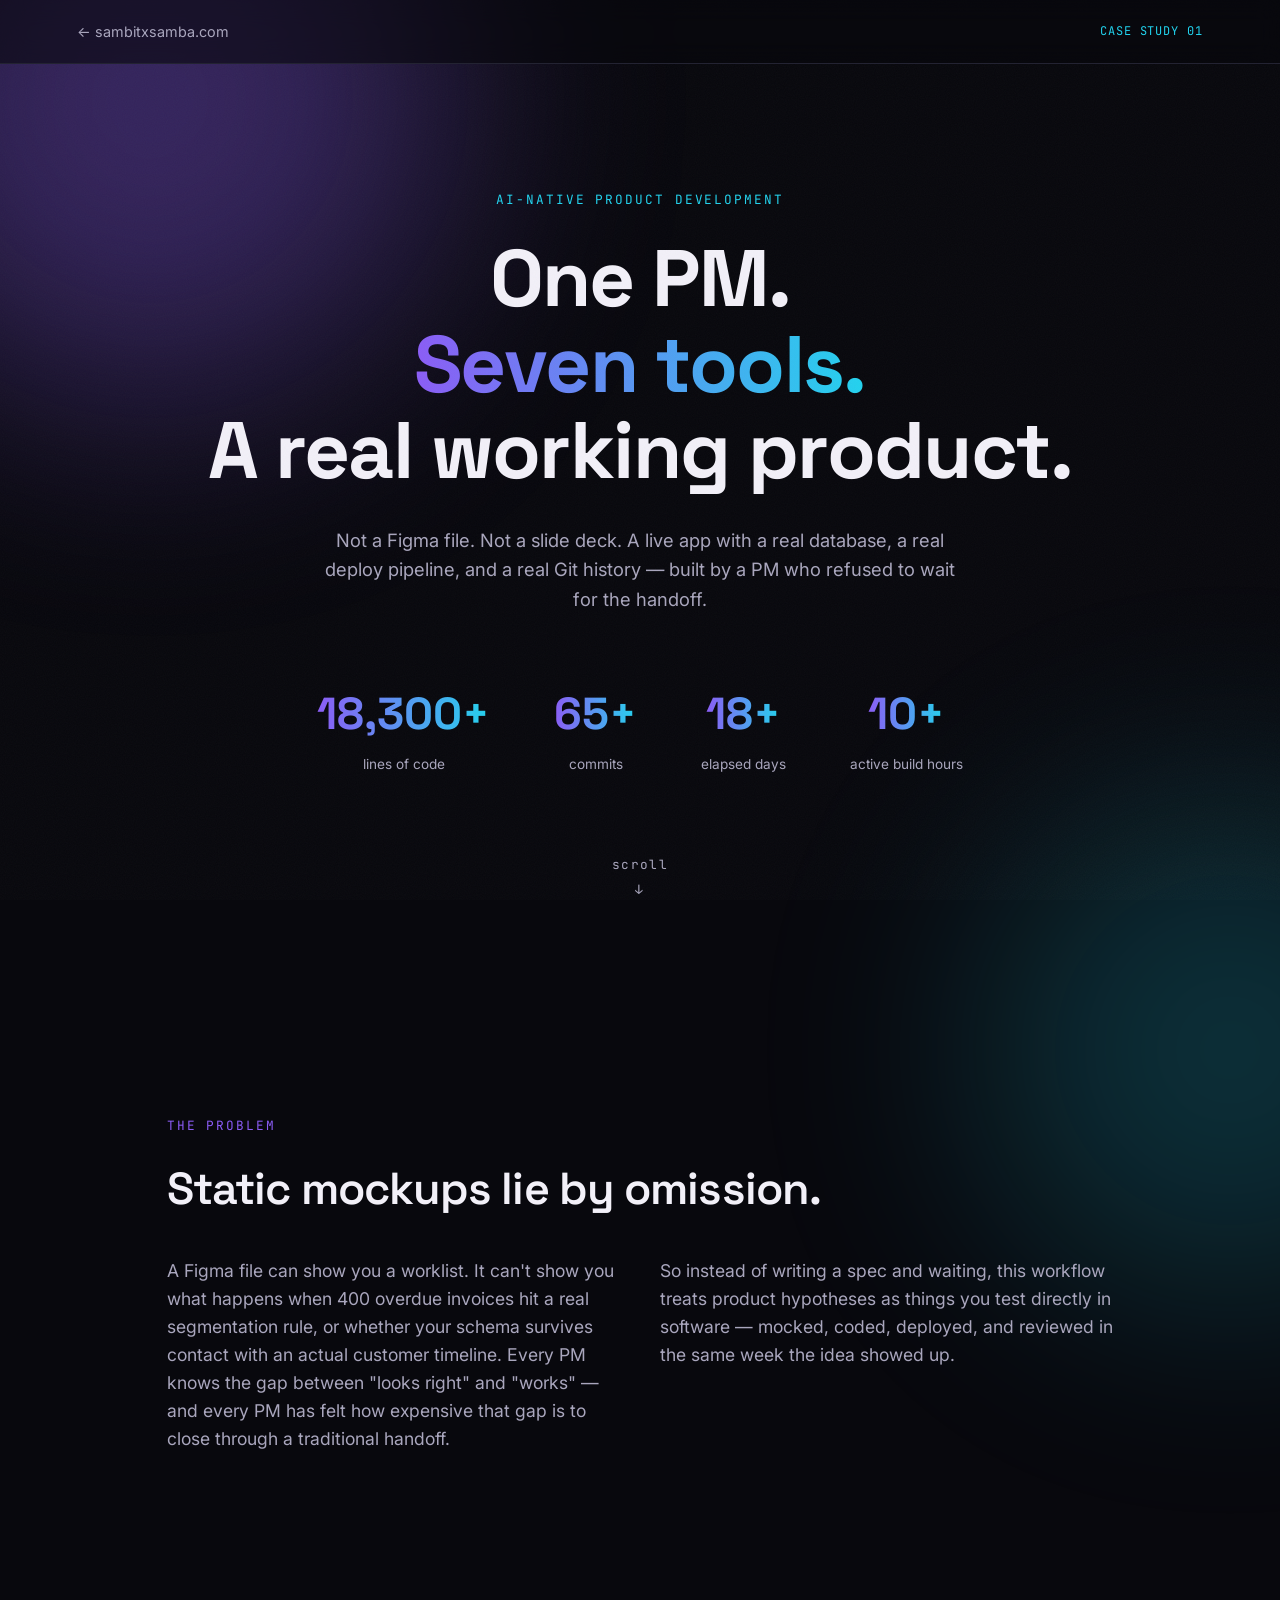
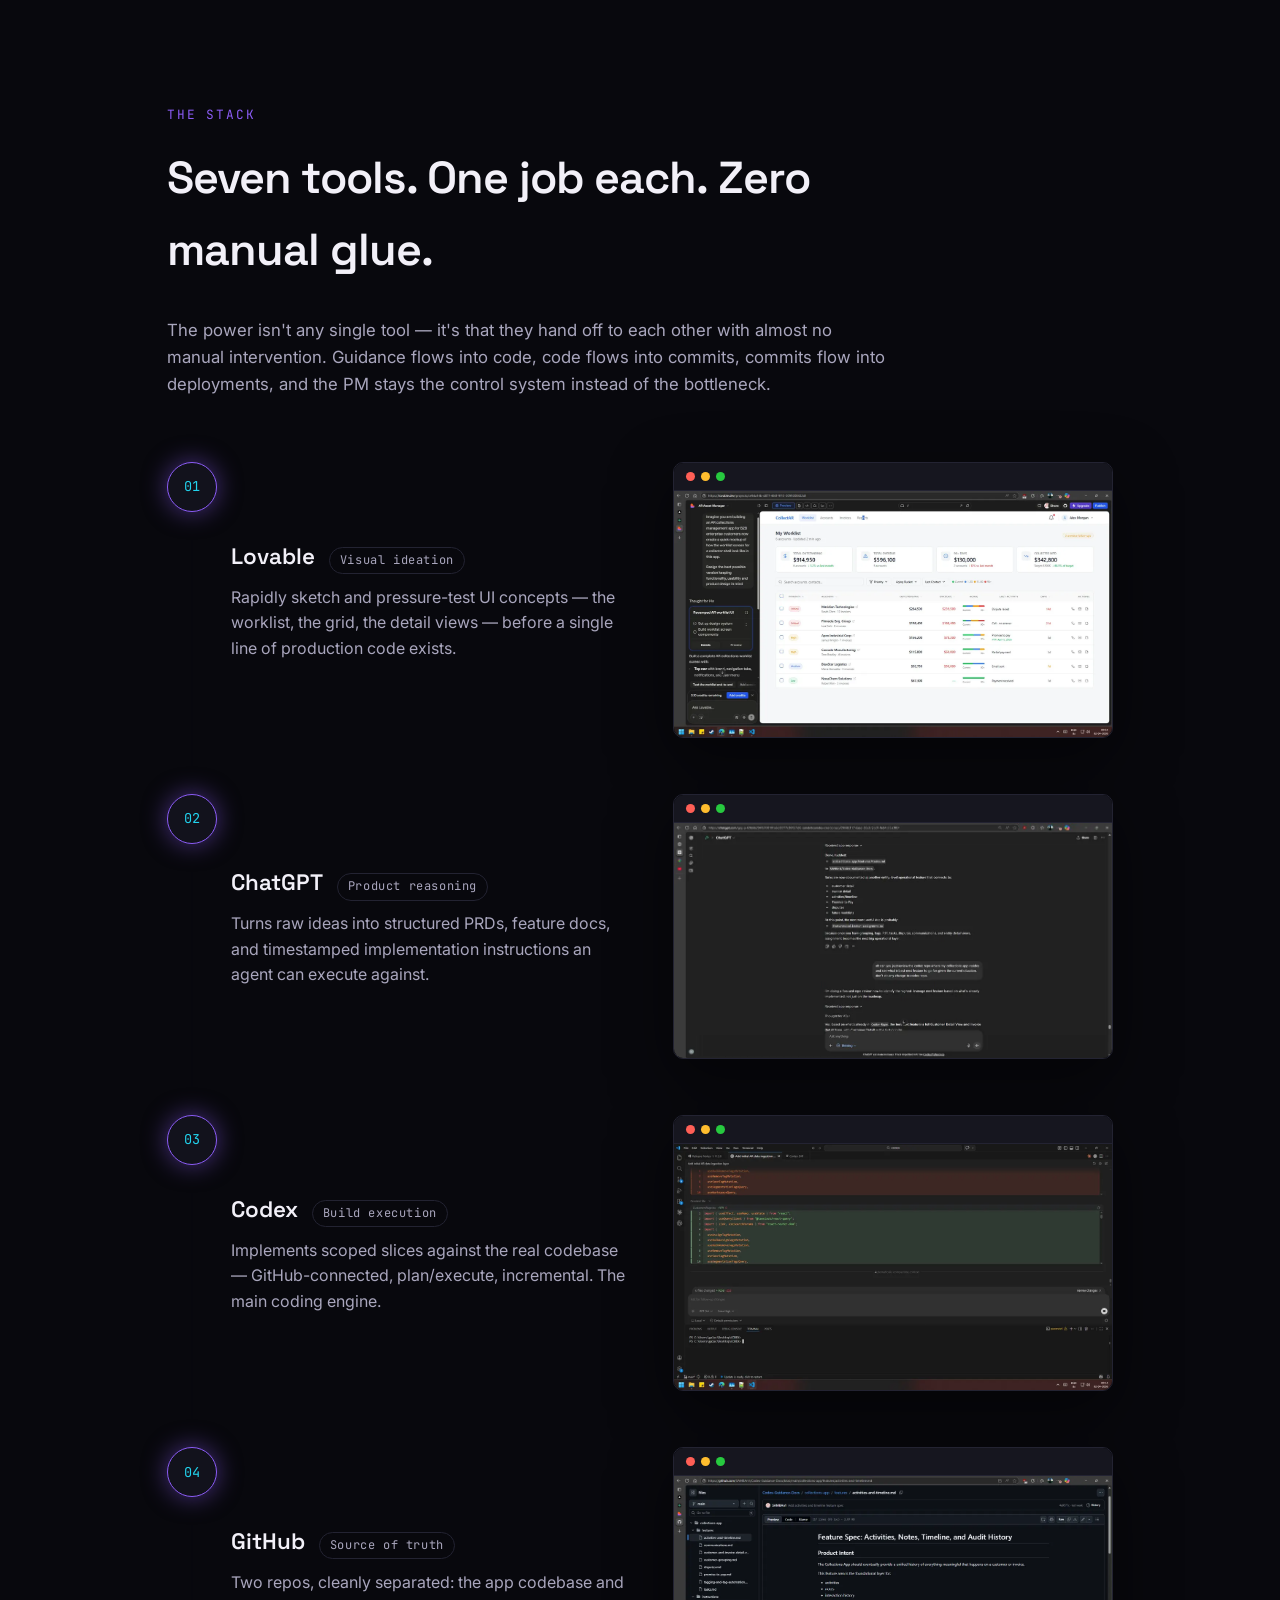
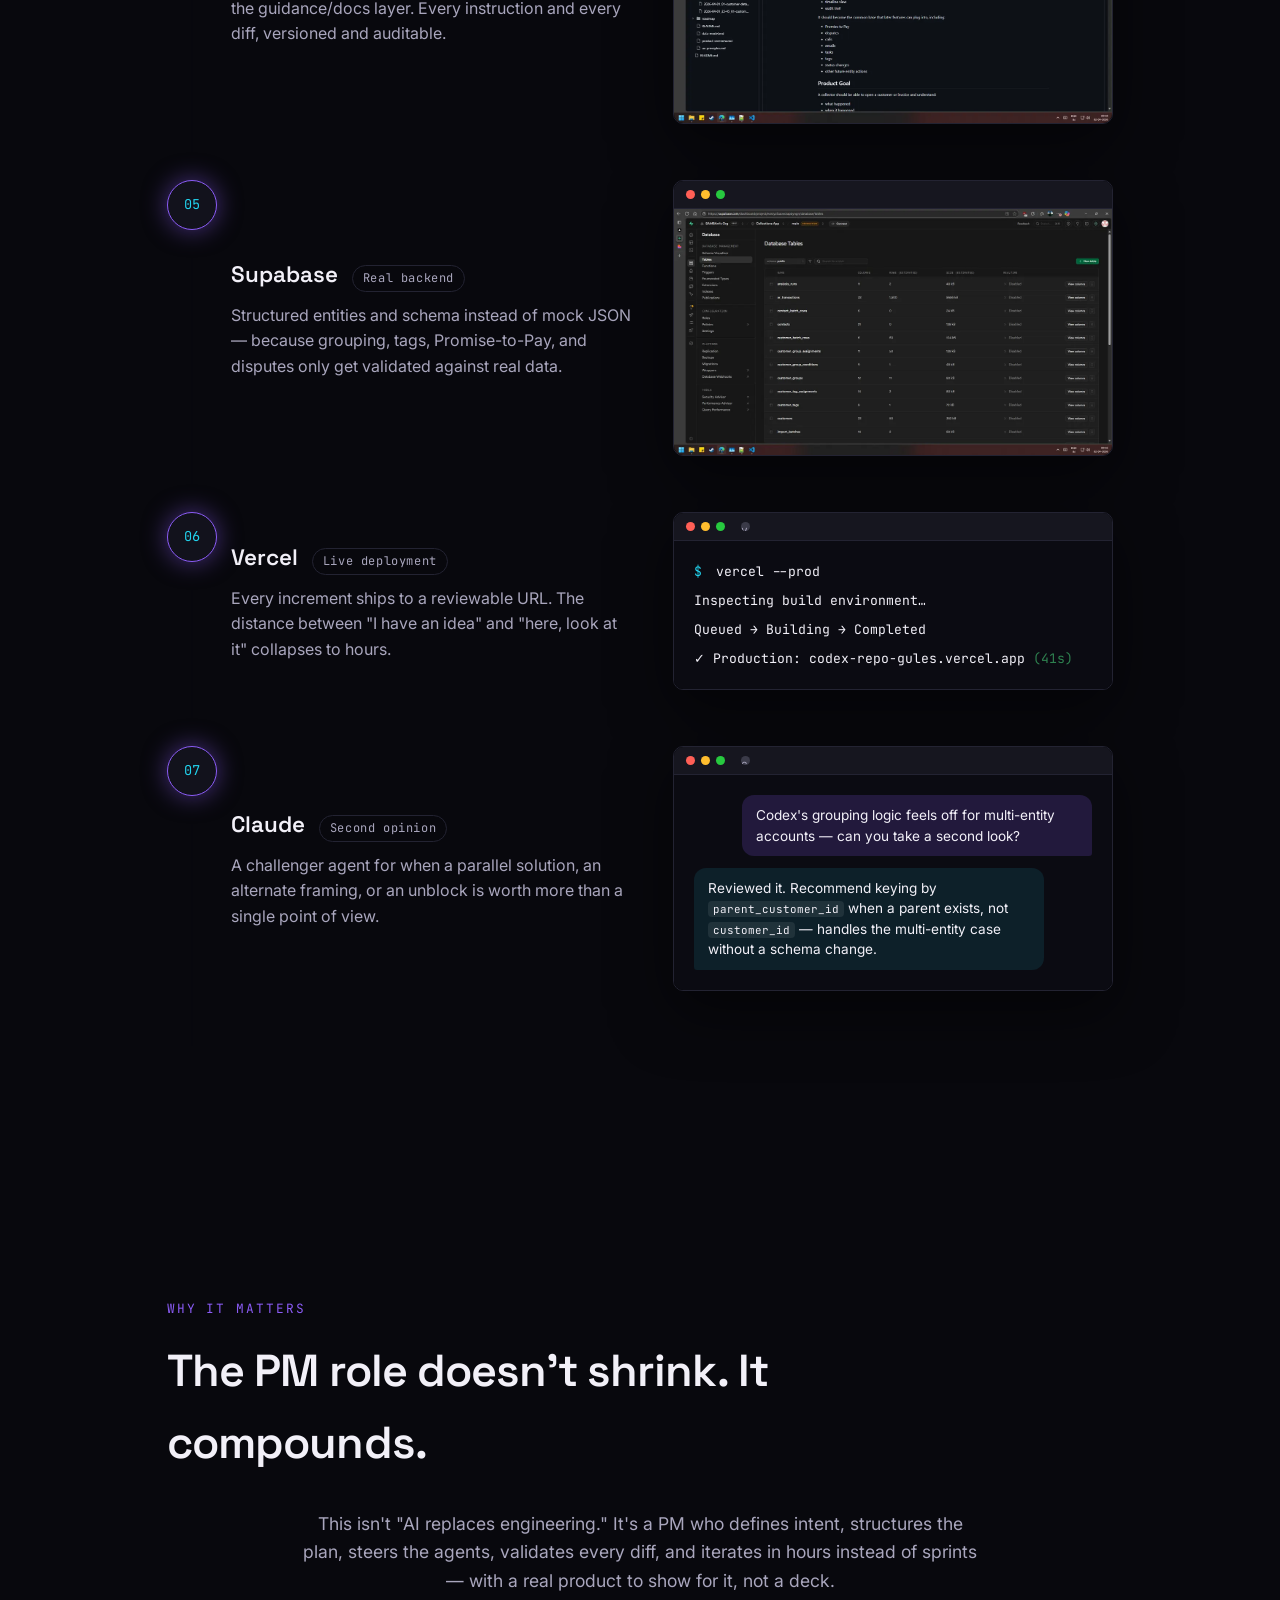
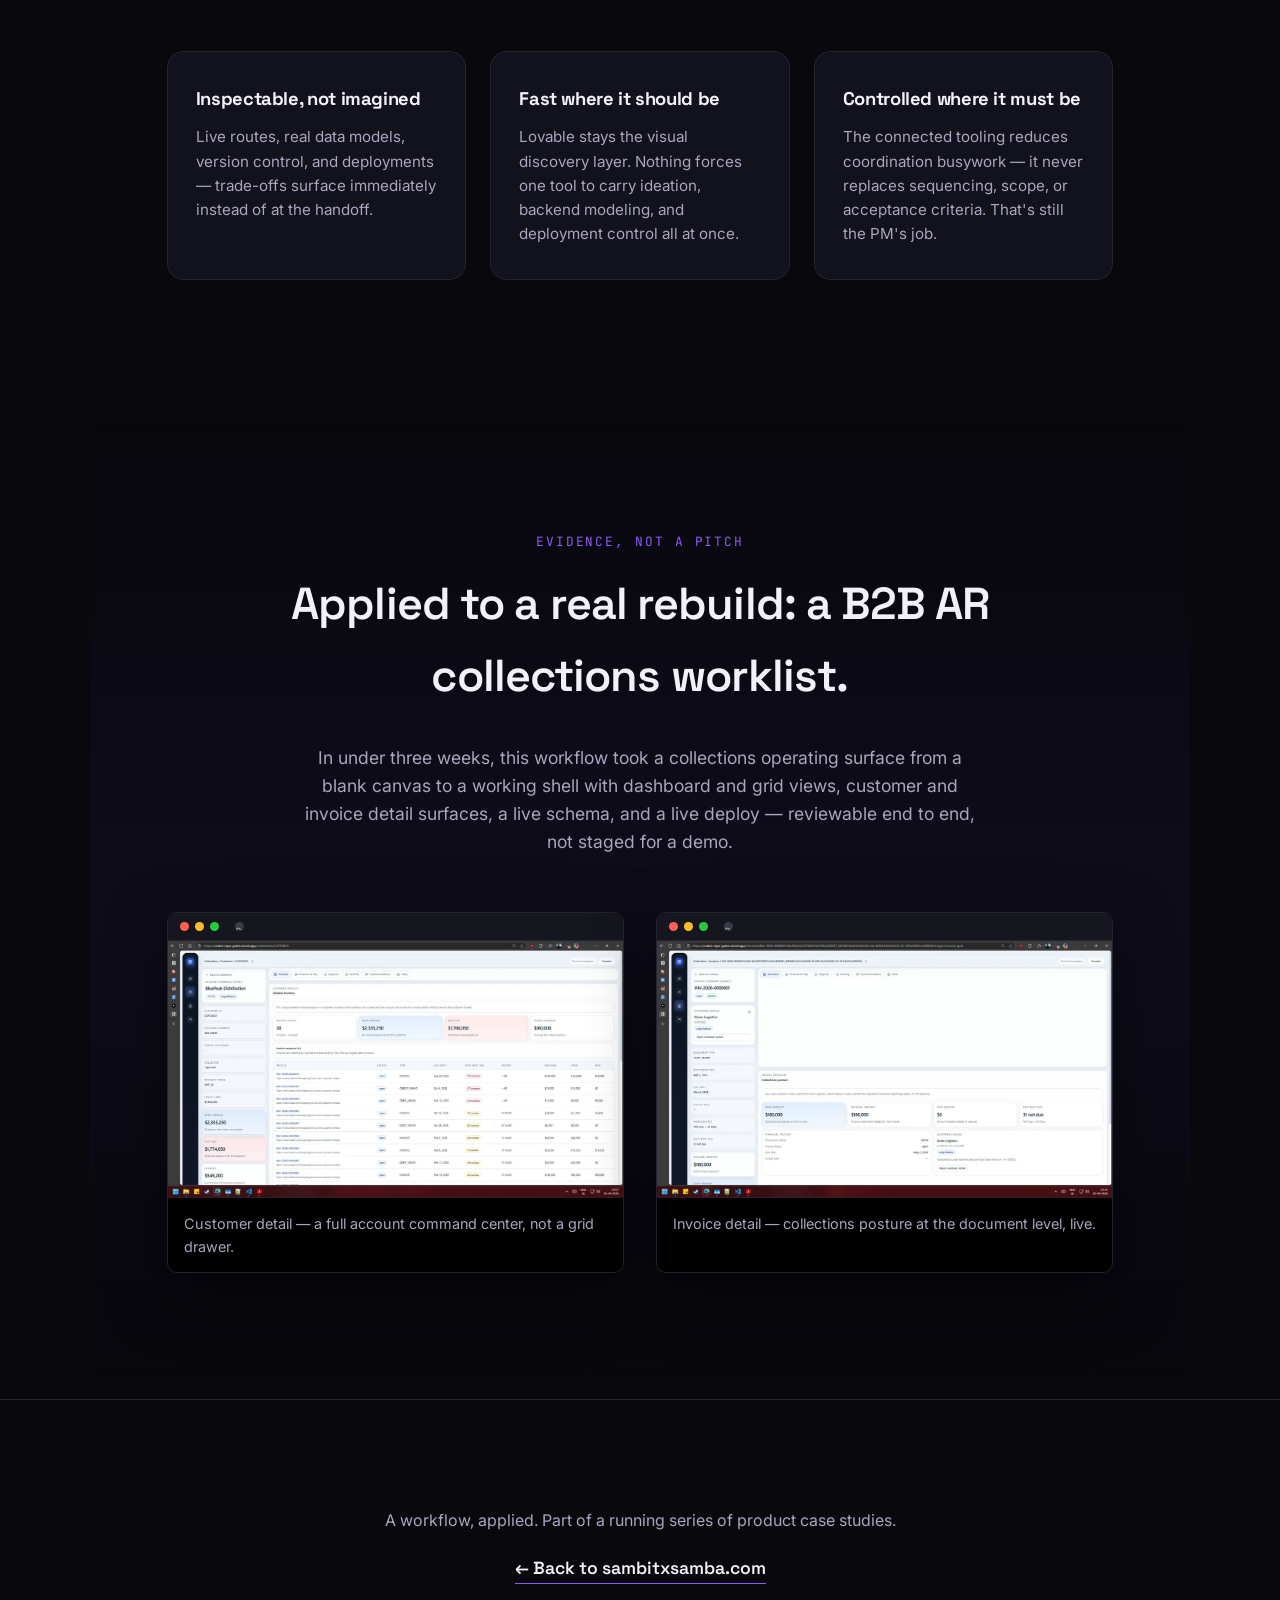
==== docs/ai-native-pm-workflow/index.html @ 02352077 "Rename case study 1 URL to ai-native-pm-workflow" ====
<!DOCTYPE html>
<html lang="en">
<head>
<meta charset="UTF-8">
<meta name="viewport" content="width=device-width, initial-scale=1.0">
<title>The PM-as-Builder Stack — Sambit</title>
<meta name="description" content="A seven-tool AI-native workflow that lets one PM design, build, deploy, and validate real working product — not mockups.">
<link rel="icon" type="image/svg+xml" href="../favicon.svg">
<link rel="preconnect" href="https://fonts.googleapis.com">
<link rel="preconnect" href="https://fonts.gstatic.com" crossorigin>
<link href="https://fonts.googleapis.com/css2?family=Space+Grotesk:wght@500;600;700&family=Inter:wght@400;500;600&family=JetBrains+Mono:wght@400;500&display=swap" rel="stylesheet">
<link rel="stylesheet" href="style.css">
</head>
<body>

<div class="grain"></div>
<div class="glow glow-1"></div>
<div class="glow glow-2"></div>

<nav class="nav">
  <a href="https://www.sambitxsamba.com" class="nav-back">← sambitxsamba.com</a>
  <span class="nav-tag">CASE STUDY 01</span>
</nav>

<header class="hero">
  <p class="eyebrow">AI-NATIVE PRODUCT DEVELOPMENT</p>
  <h1>One PM.<br><span class="grad">Seven tools.</span><br>A real working product.</h1>
  <p class="hero-sub">
    Not a Figma file. Not a slide deck. A live app with a real database, a real deploy pipeline,
    and a real Git history — built by a PM who refused to wait for the handoff.
  </p>
  <div class="hero-stats">
    <div class="stat"><span class="stat-num" data-count="18300">0</span><span class="stat-label">lines of code</span></div>
    <div class="stat"><span class="stat-num" data-count="65">0</span><span class="stat-label">commits</span></div>
    <div class="stat"><span class="stat-num" data-count="18">0</span><span class="stat-label">elapsed days</span></div>
    <div class="stat"><span class="stat-num" data-count="10">0</span><span class="stat-label">active build hours</span></div>
  </div>
  <div class="scroll-cue">scroll<span>↓</span></div>
</header>

<section class="section problem">
  <p class="kicker">THE PROBLEM</p>
  <h2>Static mockups lie by omission.</h2>
  <div class="problem-grid">
    <p class="lede">
      A Figma file can show you a worklist. It can't show you what happens when 400 overdue invoices
      hit a real segmentation rule, or whether your schema survives contact with an actual customer
      timeline. Every PM knows the gap between "looks right" and "works" — and every PM has felt
      how expensive that gap is to close through a traditional handoff.
    </p>
    <p class="lede">
      So instead of writing a spec and waiting, this workflow treats product hypotheses as things
      you test directly in software — mocked, coded, deployed, and reviewed in the same week
      the idea showed up.
    </p>
  </div>
</section>

<section class="section stack">
  <p class="kicker">THE STACK</p>
  <h2>Seven tools. One job each. Zero manual glue.</h2>
  <p class="stack-intro">
    The power isn't any single tool — it's that they hand off to each other with almost no
    manual intervention. Guidance flows into code, code flows into commits, commits flow into
    deployments, and the PM stays the control system instead of the bottleneck.
  </p>

  <div class="pipeline">
    <svg class="pipeline-line" viewBox="0 0 100 900" preserveAspectRatio="none">
      <path d="M50,0 L50,900" />
    </svg>

    <div class="node has-img" data-n="01">
      <div class="node-text">
        <div class="node-head"><span class="node-tool">Lovable</span><span class="node-role">Visual ideation</span></div>
        <p>Rapidly sketch and pressure-test UI concepts — the worklist, the grid, the detail views — before a single line of production code exists.</p>
      </div>
      <div class="node-shot"><div class="shot-chrome"><span></span><span></span><span></span></div><img src="img/lovable.webp" alt="Worklist UI mockup being pressure-tested inside Lovable" loading="lazy"></div>
    </div>
    <div class="node has-img" data-n="02">
      <div class="node-text">
        <div class="node-head"><span class="node-tool">ChatGPT</span><span class="node-role">Product reasoning</span></div>
        <p>Turns raw ideas into structured PRDs, feature docs, and timestamped implementation instructions an agent can execute against.</p>
      </div>
      <div class="node-shot"><div class="shot-chrome"><span></span><span></span><span></span></div><img src="img/chatgpt.webp" alt="ChatGPT reviewing the repo and sequencing the next feature" loading="lazy"></div>
    </div>
    <div class="node has-img" data-n="03">
      <div class="node-text">
        <div class="node-head"><span class="node-tool">Codex</span><span class="node-role">Build execution</span></div>
        <p>Implements scoped slices against the real codebase — GitHub-connected, plan/execute, incremental. The main coding engine.</p>
      </div>
      <div class="node-shot"><div class="shot-chrome"><span></span><span></span><span></span></div><img src="img/codex.webp" alt="Codex implementing a feature slice inside the IDE" loading="lazy"></div>
    </div>
    <div class="node has-img" data-n="04">
      <div class="node-text">
        <div class="node-head"><span class="node-tool">GitHub</span><span class="node-role">Source of truth</span></div>
        <p>Two repos, cleanly separated: the app codebase and the guidance/docs layer. Every instruction and every diff, versioned and auditable.</p>
      </div>
      <div class="node-shot"><div class="shot-chrome"><span></span><span></span><span></span></div><img src="img/github.webp" alt="The application code repository, separate from the guidance docs" loading="lazy"></div>
    </div>
    <div class="node has-img" data-n="05">
      <div class="node-text">
        <div class="node-head"><span class="node-tool">Supabase</span><span class="node-role">Real backend</span></div>
        <p>Structured entities and schema instead of mock JSON — because grouping, tags, Promise-to-Pay, and disputes only get validated against real data.</p>
      </div>
      <div class="node-shot"><div class="shot-chrome"><span></span><span></span><span></span></div><img src="img/supabase.webp" alt="Live Supabase tables backing the prototype" loading="lazy"></div>
    </div>
    <div class="node has-img" data-n="06">
      <div class="node-text">
        <div class="node-head"><span class="node-tool">Vercel</span><span class="node-role">Live deployment</span></div>
        <p>Every increment ships to a reviewable URL. The distance between "I have an idea" and "here, look at it" collapses to hours.</p>
      </div>
      <div class="node-shot">
        <div class="shot-chrome"><span></span><span></span><span></span><span class="shot-url">vercel.com/samban1/codex-repo-gules</span></div>
        <div class="mock mock-terminal">
          <p><span class="mock-prompt">$</span> vercel --prod</p>
          <p class="mock-dim">Inspecting build environment…</p>
          <p class="mock-dim">Queued → Building → Completed</p>
          <p class="mock-ok">✓ Production: codex-repo-gules.vercel.app <span class="mock-dim">(41s)</span></p>
        </div>
      </div>
    </div>
    <div class="node has-img" data-n="07">
      <div class="node-text">
        <div class="node-head"><span class="node-tool">Claude</span><span class="node-role">Second opinion</span></div>
        <p>A challenger agent for when a parallel solution, an alternate framing, or an unblock is worth more than a single point of view.</p>
      </div>
      <div class="node-shot">
        <div class="shot-chrome"><span></span><span></span><span></span><span class="shot-url">claude.ai</span></div>
        <div class="mock mock-chat">
          <div class="bubble bubble-user">Codex's grouping logic feels off for multi-entity accounts — can you take a second look?</div>
          <div class="bubble bubble-claude">Reviewed it. Recommend keying by <code>parent_customer_id</code> when a parent exists, not <code>customer_id</code> — handles the multi-entity case without a schema change.</div>
        </div>
      </div>
    </div>
  </div>
</section>

<section class="section why">
  <p class="kicker">WHY IT MATTERS</p>
  <h2>The PM role doesn't shrink. It compounds.</h2>
  <p class="lede centered">
    This isn't "AI replaces engineering." It's a PM who defines intent, structures the plan,
    steers the agents, validates every diff, and iterates in hours instead of sprints —
    with a real product to show for it, not a deck.
  </p>
  <div class="why-cards">
    <div class="why-card">
      <h3>Inspectable, not imagined</h3>
      <p>Live routes, real data models, version control, and deployments — trade-offs surface immediately instead of at the handoff.</p>
    </div>
    <div class="why-card">
      <h3>Fast where it should be</h3>
      <p>Lovable stays the visual discovery layer. Nothing forces one tool to carry ideation, backend modeling, and deployment control all at once.</p>
    </div>
    <div class="why-card">
      <h3>Controlled where it must be</h3>
      <p>The connected tooling reduces coordination busywork — it never replaces sequencing, scope, or acceptance criteria. That's still the PM's job.</p>
    </div>
  </div>
</section>

<section class="section proof">
  <p class="kicker">EVIDENCE, NOT A PITCH</p>
  <h2>Applied to a real rebuild: a B2B AR collections worklist.</h2>
  <p class="lede">
    In under three weeks, this workflow took a collections operating surface from a blank
    canvas to a working shell with dashboard and grid views, customer and invoice detail
    surfaces, a live schema, and a live deploy — reviewable end to end, not staged for a demo.
  </p>

  <div class="tour">
    <figure class="tour-shot">
      <div class="shot-chrome"><span></span><span></span><span></span><span class="shot-url">codex-repo-gules.vercel.app/customers/CUST0003</span></div>
      <img src="img/customer-detail.webp" alt="Live Customer Detail view: account command center with invoice exposure" loading="lazy">
      <figcaption>Customer detail — a full account command center, not a grid drawer.</figcaption>
    </figure>
    <figure class="tour-shot">
      <div class="shot-chrome"><span></span><span></span><span></span><span class="shot-url">codex-repo-gules.vercel.app/invoices/INV-2026-0000001</span></div>
      <img src="img/invoice-detail.webp" alt="Live Invoice Detail view: invoice-level collections posture" loading="lazy">
      <figcaption>Invoice detail — collections posture at the document level, live.</figcaption>
    </figure>
  </div>
</section>

<footer class="footer">
  <p>A workflow, applied. Part of a running series of product case studies.</p>
  <a href="https://www.sambitxsamba.com" class="footer-link">← Back to sambitxsamba.com</a>
</footer>

<script src="script.js"></script>
</body>
</html>
---- docs/ai-native-pm-workflow/style.css ----
:root{
  --bg:#08080d;
  --bg-2:#0d0d16;
  --ink:#f2f0f8;
  --ink-dim:#a9a6bd;
  --violet:#8b5cf6;
  --cyan:#22d3ee;
  --card:#12121c;
  --border:#232332;
}

*{margin:0;padding:0;box-sizing:border-box;}

html{scroll-behavior:smooth;scroll-padding-top:80px;}

body{
  background:var(--bg);
  color:var(--ink);
  font-family:'Inter',sans-serif;
  overflow-x:hidden;
  line-height:1.6;
}

h1,h2,h3{font-family:'Space Grotesk',sans-serif;letter-spacing:-0.02em;}

.grain{
  position:fixed;inset:0;pointer-events:none;z-index:2;opacity:0.035;
  background-image:url("data:image/svg+xml,%3Csvg xmlns='http://www.w3.org/2000/svg' width='120' height='120'%3E%3Cfilter id='n'%3E%3CfeTurbulence type='fractalNoise' baseFrequency='0.9' numOctaves='2' stitchTiles='stitch'/%3E%3C/filter%3E%3Crect width='100%25' height='100%25' filter='url(%23n)'/%3E%3C/svg%3E");
}

.glow{position:fixed;border-radius:50%;filter:blur(120px);pointer-events:none;z-index:0;opacity:0.35;}
.glow-1{width:600px;height:600px;background:var(--violet);top:-200px;left:-150px;}
.glow-2{width:500px;height:500px;background:var(--cyan);top:800px;right:-200px;opacity:0.2;}

.nav{
  position:sticky;top:0;z-index:10;
  display:flex;justify-content:space-between;align-items:center;
  padding:20px 6vw;
  backdrop-filter:blur(12px);
  background:rgba(8,8,13,0.6);
  border-bottom:1px solid var(--border);
}
.nav-back{color:var(--ink-dim);text-decoration:none;font-size:0.9rem;transition:color .2s;}
.nav-back:hover{color:var(--ink);}
.nav-tag{font-family:'JetBrains Mono',monospace;font-size:0.75rem;color:var(--cyan);letter-spacing:0.08em;}

.hero{
  position:relative;z-index:1;
  padding:14vh 6vw 10vh;
  text-align:center;
  display:flex;flex-direction:column;align-items:center;
}
.eyebrow{
  font-family:'JetBrains Mono',monospace;
  color:var(--cyan);
  font-size:0.8rem;
  letter-spacing:0.15em;
  margin-bottom:24px;
}
.hero h1{
  font-size:clamp(2.4rem,7vw,5rem);
  font-weight:700;
  line-height:1.08;
}
.grad{
  background:linear-gradient(90deg,var(--violet),var(--cyan));
  -webkit-background-clip:text;background-clip:text;color:transparent;
}
.hero-sub{
  max-width:640px;
  margin:32px auto 0;
  color:var(--ink-dim);
  font-size:1.15rem;
}
.hero-stats{
  display:flex;gap:clamp(20px,5vw,64px);
  margin-top:64px;flex-wrap:wrap;justify-content:center;
}
.stat{display:flex;flex-direction:column;align-items:center;}
.stat-num{
  font-family:'Space Grotesk',sans-serif;
  font-size:clamp(2rem,4vw,2.8rem);
  font-weight:700;
  background:linear-gradient(90deg,var(--violet),var(--cyan));
  -webkit-background-clip:text;background-clip:text;color:transparent;
}
.stat-num::after{content:"+";}
.stat-label{color:var(--ink-dim);font-size:0.85rem;margin-top:4px;text-align:center;}

.scroll-cue{
  margin-top:80px;font-family:'JetBrains Mono',monospace;
  color:var(--ink-dim);font-size:0.8rem;letter-spacing:0.1em;
  display:flex;flex-direction:column;align-items:center;gap:4px;
  animation:bob 2s infinite ease-in-out;
}
@keyframes bob{0%,100%{transform:translateY(0);}50%{transform:translateY(8px);}}

.section{
  position:relative;z-index:1;
  max-width:1100px;margin:0 auto;
  padding:14vh 6vw;
}
.kicker{
  font-family:'JetBrains Mono',monospace;
  color:var(--violet);font-size:0.8rem;letter-spacing:0.15em;margin-bottom:16px;
}
.section h2{
  font-size:clamp(1.8rem,4vw,2.8rem);
  font-weight:600;margin-bottom:32px;
  max-width:800px;
}
.lede{color:var(--ink-dim);font-size:1.1rem;max-width:680px;}
.lede.centered{margin:0 auto 56px;text-align:center;}
.problem-grid{display:grid;grid-template-columns:1fr 1fr;gap:40px;}
.problem-grid .lede{max-width:none;}

@media (max-width:760px){
  .problem-grid{grid-template-columns:1fr;}
}

.stack-intro{color:var(--ink-dim);font-size:1.05rem;max-width:720px;margin-bottom:64px;}

.pipeline{position:relative;}
.pipeline-line{
  position:absolute;left:24px;top:0;width:2px;height:100%;
  stroke:url(#none);
}
.pipeline-line path{
  stroke:var(--border);stroke-width:2;fill:none;
}
.node{
  position:relative;
  padding-left:64px;
  padding-bottom:56px;
  opacity:0;transform:translateY(24px);
  transition:opacity .6s ease, transform .6s ease;
}
.node.visible{opacity:1;transform:translateY(0);}
.node::before{
  content:attr(data-n);
  position:absolute;left:0;top:0;
  width:48px;height:48px;
  border-radius:50%;
  background:var(--card);
  border:1px solid var(--border);
  display:flex;align-items:center;justify-content:center;
  font-family:'JetBrains Mono',monospace;font-size:0.85rem;color:var(--cyan);
  z-index:1;
}
.node.visible::before{
  border-color:var(--violet);
  box-shadow:0 0 24px rgba(139,92,246,0.5);
}
.node-head{display:flex;align-items:baseline;gap:14px;margin-bottom:10px;flex-wrap:wrap;}
.node-tool{font-family:'Space Grotesk',sans-serif;font-weight:600;font-size:1.4rem;}
.node-role{
  font-family:'JetBrains Mono',monospace;font-size:0.75rem;
  color:var(--ink-dim);letter-spacing:0.05em;
  padding:3px 10px;border:1px solid var(--border);border-radius:999px;
}
.node p{color:var(--ink-dim);max-width:600px;}

.node.has-img{
  display:flex;align-items:center;gap:40px;flex-wrap:wrap;
}
.node.has-img .node-text{flex:1 1 320px;}
.node-shot{
  flex:1 1 360px;max-width:440px;
  border-radius:10px;overflow:hidden;
  border:1px solid var(--border);
  background:#000;
  box-shadow:0 20px 60px rgba(0,0,0,0.5);
  transition:transform .3s ease, border-color .3s ease;
}
.node.visible .node-shot:hover{transform:translateY(-4px);border-color:var(--violet);}
.node-shot img{display:block;width:100%;height:auto;}
.shot-chrome{
  display:flex;align-items:center;gap:6px;
  padding:9px 12px;background:#16161f;border-bottom:1px solid var(--border);
}
.shot-chrome span{width:9px;height:9px;border-radius:50%;background:#3a3a48;}
.shot-chrome span:nth-child(1){background:#ff5f56;}
.shot-chrome span:nth-child(2){background:#ffbd2e;}
.shot-chrome span:nth-child(3){background:#27c93f;}
.shot-url{
  margin-left:10px;font-family:'JetBrains Mono',monospace;font-size:0.7rem;color:var(--ink-dim);
  overflow:hidden;text-overflow:ellipsis;white-space:nowrap;background:none;width:auto;height:auto;border-radius:0;
}

@media (max-width:820px){
  .node.has-img{gap:20px;}
}

.mock{padding:20px;min-height:140px;display:flex;flex-direction:column;justify-content:center;gap:8px;}

.mock-terminal{
  font-family:'JetBrains Mono',monospace;font-size:0.82rem;
  background:#0b0b12;
}
.mock-terminal p{margin:0;color:var(--ink);}
.mock-prompt{color:var(--cyan);margin-right:6px;}
.mock-dim{color:var(--ink-dim);}
.mock-ok{color:#4ade80;}
.mock-ok .mock-dim{color:#4ade8090;}

.mock-chat{background:#0b0b12;gap:12px;}
.bubble{
  font-size:0.85rem;line-height:1.5;
  padding:10px 14px;border-radius:12px;max-width:88%;
}
.bubble code{
  font-family:'JetBrains Mono',monospace;font-size:0.8em;
  background:rgba(255,255,255,0.08);padding:1px 5px;border-radius:4px;
}
.bubble-user{
  align-self:flex-end;
  background:rgba(139,92,246,0.18);color:var(--ink);
  border-bottom-right-radius:3px;
}
.bubble-claude{
  align-self:flex-start;
  background:rgba(34,211,238,0.1);color:var(--ink);
  border-bottom-left-radius:3px;
}

.why-cards{
  display:grid;grid-template-columns:repeat(3,1fr);gap:24px;margin-top:16px;
}
.why-card{
  background:var(--card);border:1px solid var(--border);border-radius:16px;
  padding:32px 28px;
  transition:border-color .25s, transform .25s;
}
.why-card:hover{border-color:var(--violet);transform:translateY(-4px);}
.why-card h3{font-size:1.15rem;margin-bottom:12px;}
.why-card p{color:var(--ink-dim);font-size:0.95rem;}

@media (max-width:800px){
  .why-cards{grid-template-columns:1fr;}
}

.proof{
  text-align:center;
  background:linear-gradient(180deg,transparent,rgba(139,92,246,0.06),transparent);
}
.proof h2{margin-left:auto;margin-right:auto;}
.proof .lede{margin:0 auto;}

.tour{
  display:grid;grid-template-columns:1fr 1fr;gap:32px;
  margin-top:56px;text-align:left;
}
.tour-shot{
  border-radius:10px;overflow:hidden;
  border:1px solid var(--border);
  background:#000;
  box-shadow:0 20px 60px rgba(0,0,0,0.5);
}
.tour-shot img{display:block;width:100%;height:auto;}
.tour-shot figcaption{
  padding:14px 16px;color:var(--ink-dim);font-size:0.9rem;
  border-top:1px solid var(--border);
}
@media (max-width:760px){
  .tour{grid-template-columns:1fr;}
}

.footer{
  position:relative;z-index:1;
  text-align:center;padding:12vh 6vw 10vh;
  border-top:1px solid var(--border);
}
.footer p{color:var(--ink-dim);margin-bottom:20px;}
.footer-link{
  color:var(--ink);text-decoration:none;font-family:'Space Grotesk',sans-serif;
  font-weight:600;font-size:1.1rem;
  border-bottom:1px solid var(--violet);
  padding-bottom:4px;
}
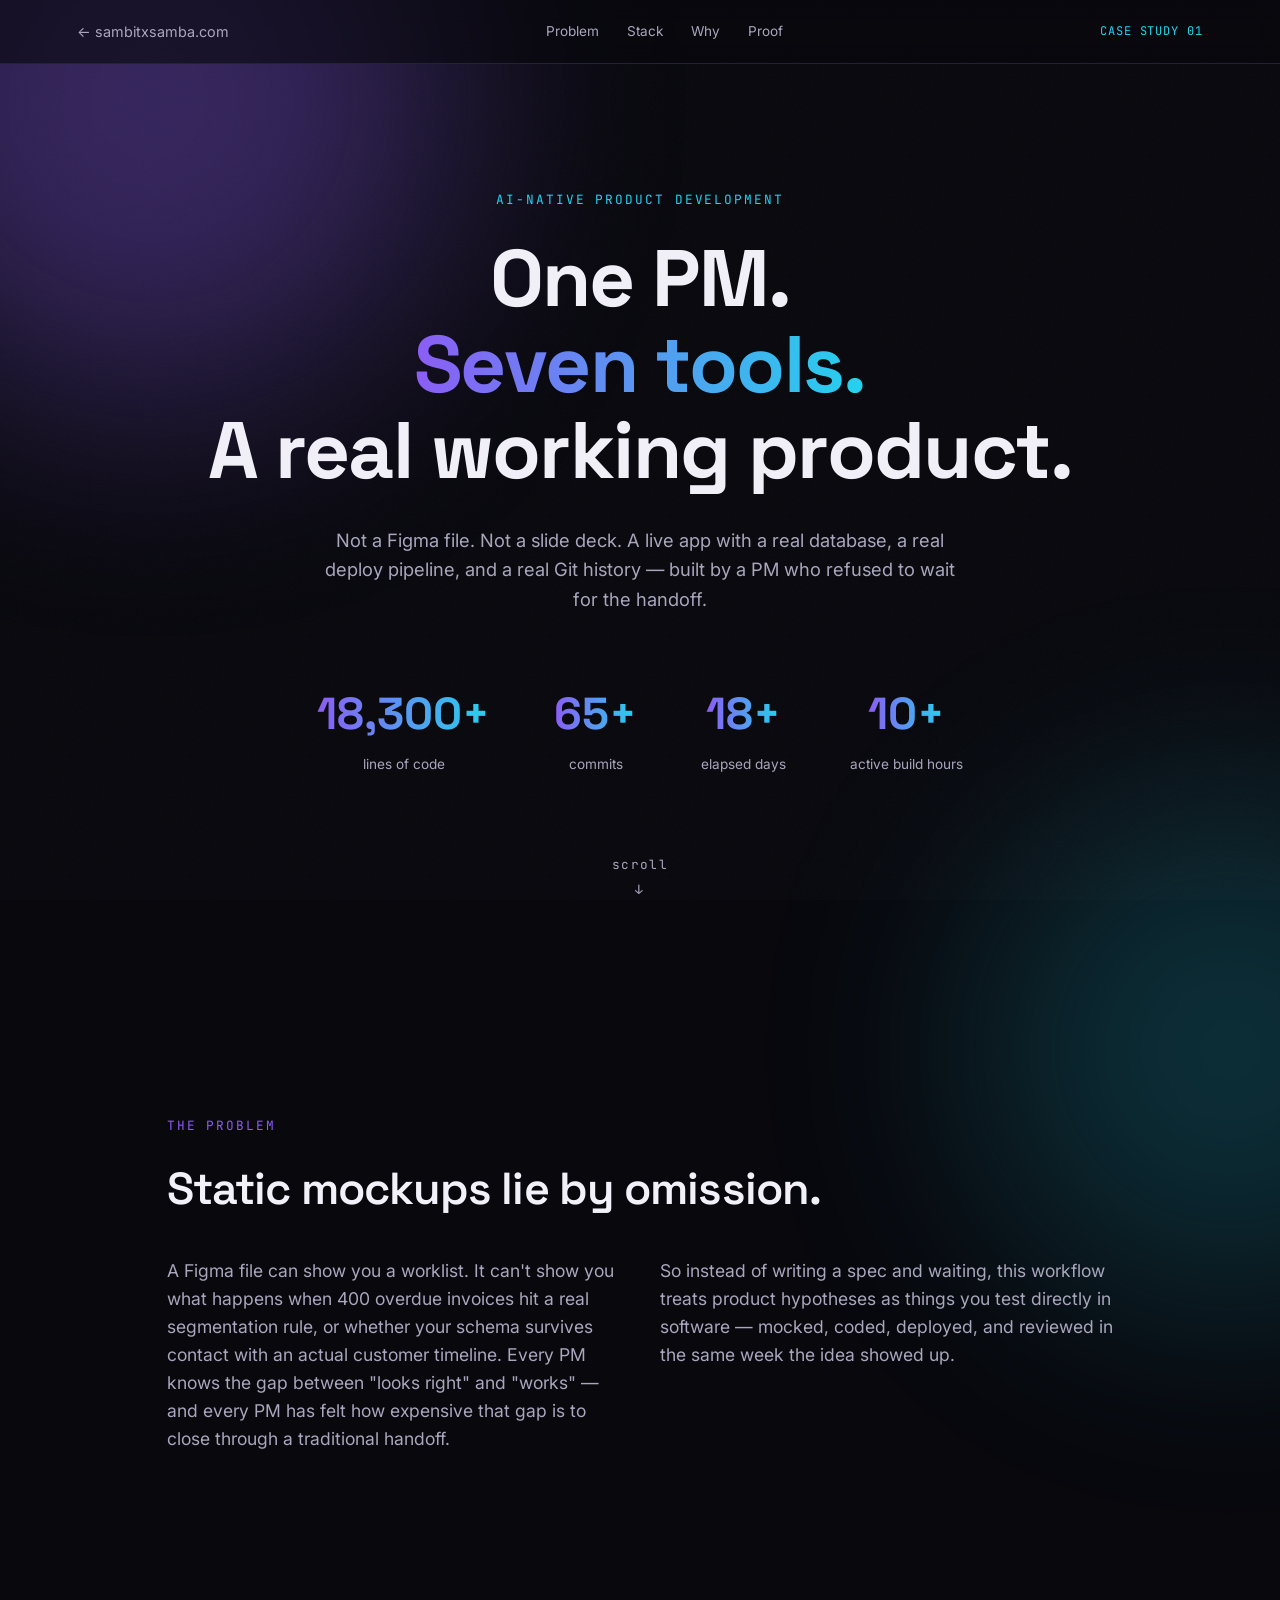
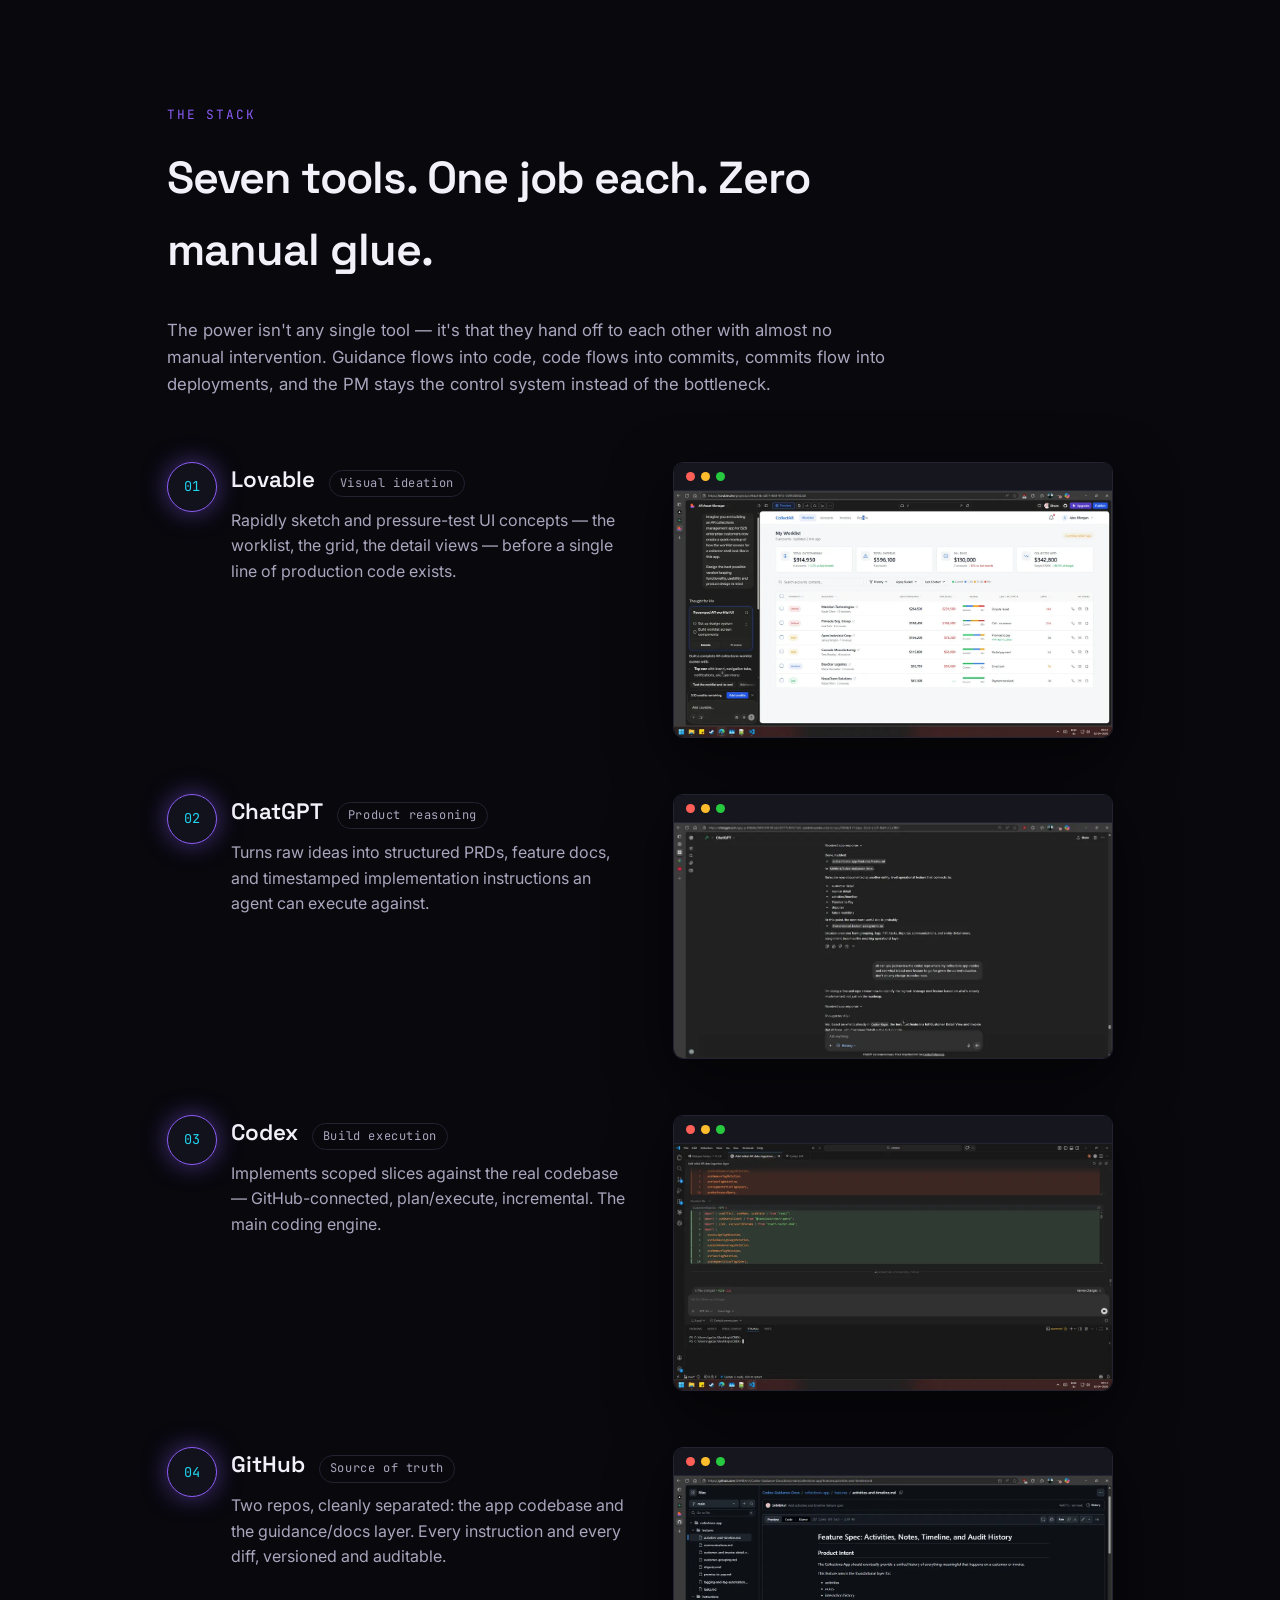
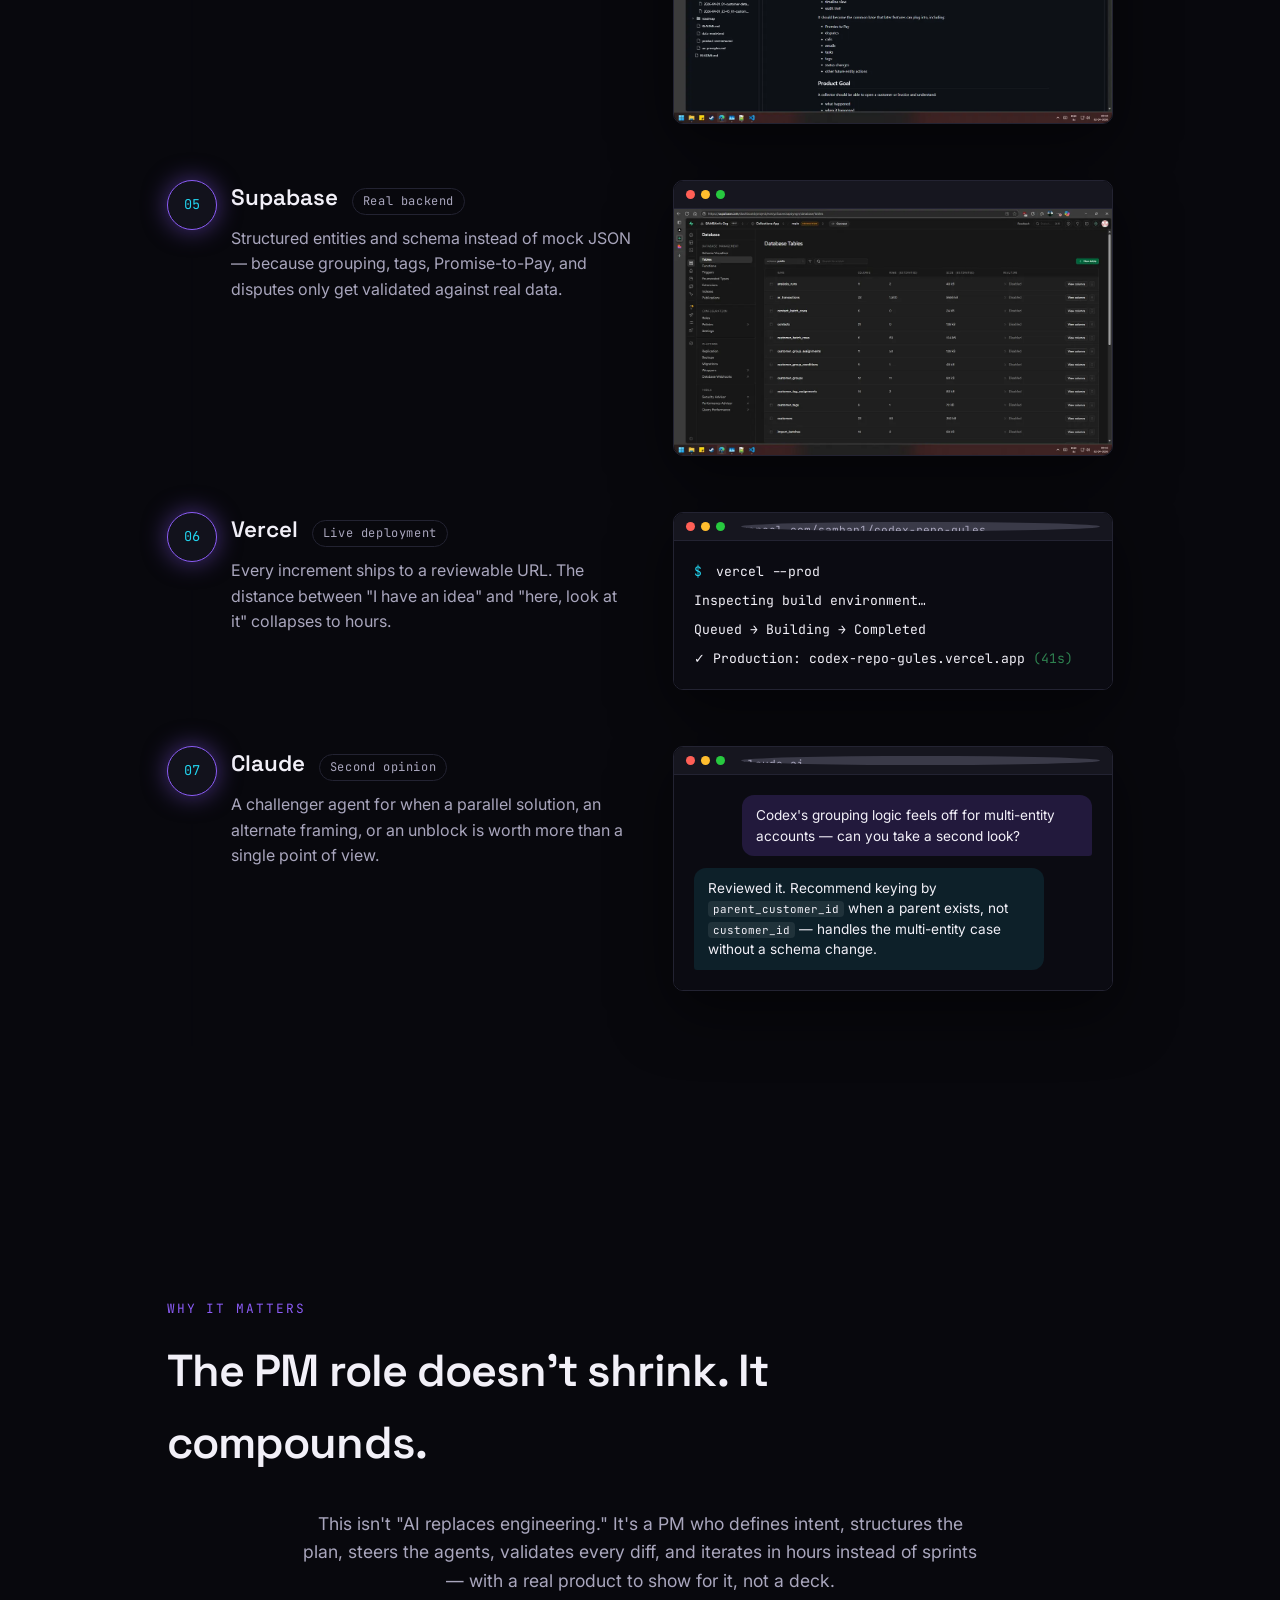
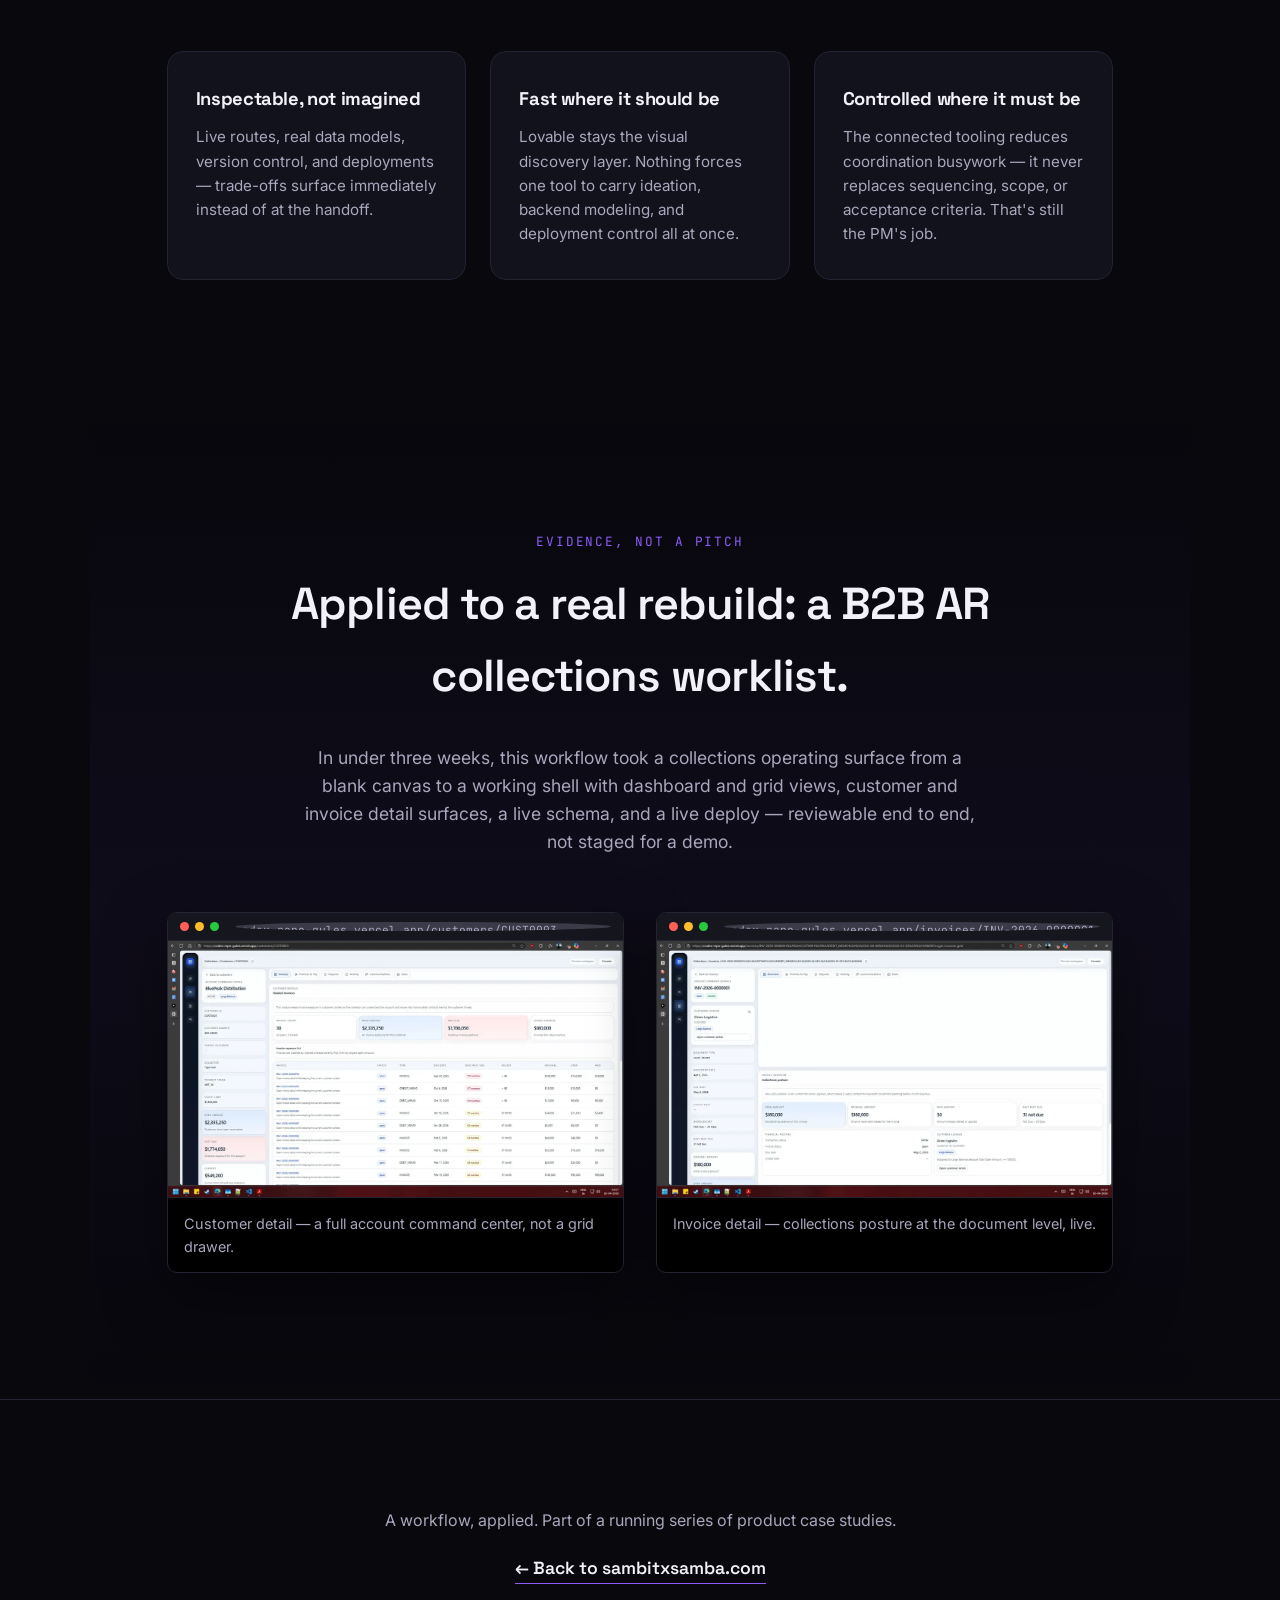
==== commit 3a4a8e08: "Fix chrome-bar URL wrap, add section nav, distinct favicon, narrative problem section" ====
--- a/docs/ai-native-pm-workflow/index.html
+++ b/docs/ai-native-pm-workflow/index.html
@@ -19,6 +19,12 @@
 
 <nav class="nav">
   <a href="https://www.sambitxsamba.com" class="nav-back">← sambitxsamba.com</a>
+  <div class="nav-links">
+    <a href="#problem">Problem</a>
+    <a href="#stack">Stack</a>
+    <a href="#why">Why</a>
+    <a href="#proof">Proof</a>
+  </div>
   <span class="nav-tag">CASE STUDY 01</span>
 </nav>
 
@@ -38,7 +44,7 @@
   <div class="scroll-cue">scroll<span>↓</span></div>
 </header>
 
-<section class="section problem">
+<section class="section problem" id="problem">
   <p class="kicker">THE PROBLEM</p>
   <h2>Static mockups lie by omission.</h2>
   <div class="problem-grid">
@@ -56,7 +62,7 @@
   </div>
 </section>
 
-<section class="section stack">
+<section class="section stack" id="stack">
   <p class="kicker">THE STACK</p>
   <h2>Seven tools. One job each. Zero manual glue.</h2>
   <p class="stack-intro">
@@ -136,7 +142,7 @@
   </div>
 </section>
 
-<section class="section why">
+<section class="section why" id="why">
   <p class="kicker">WHY IT MATTERS</p>
   <h2>The PM role doesn't shrink. It compounds.</h2>
   <p class="lede centered">
@@ -160,7 +166,7 @@
   </div>
 </section>
 
-<section class="section proof">
+<section class="section proof" id="proof">
   <p class="kicker">EVIDENCE, NOT A PITCH</p>
   <h2>Applied to a real rebuild: a B2B AR collections worklist.</h2>
   <p class="lede">
--- a/docs/ai-native-pm-workflow/style.css
+++ b/docs/ai-native-pm-workflow/style.css
@@ -40,9 +40,20 @@
   background:rgba(8,8,13,0.6);
   border-bottom:1px solid var(--border);
 }
-.nav-back{color:var(--ink-dim);text-decoration:none;font-size:0.9rem;transition:color .2s;}
+.nav-back{color:var(--ink-dim);text-decoration:none;font-size:0.9rem;transition:color .2s;flex-shrink:0;}
 .nav-back:hover{color:var(--ink);}
-.nav-tag{font-family:'JetBrains Mono',monospace;font-size:0.75rem;color:var(--cyan);letter-spacing:0.08em;}
+.nav-tag{font-family:'JetBrains Mono',monospace;font-size:0.75rem;color:var(--cyan);letter-spacing:0.08em;flex-shrink:0;}
+.nav-links{display:flex;gap:28px;overflow-x:auto;scrollbar-width:none;flex:1;justify-content:center;}
+.nav-links::-webkit-scrollbar{display:none;}
+.nav-links a{
+  color:var(--ink-dim);text-decoration:none;font-size:0.85rem;white-space:nowrap;
+  transition:color .2s;
+}
+.nav-links a:hover{color:var(--ink);}
+
+@media (max-width:700px){
+  .nav-links{display:none;}
+}
 
 .hero{
   position:relative;z-index:1;
@@ -161,7 +172,7 @@
 .node p{color:var(--ink-dim);max-width:600px;}
 
 .node.has-img{
-  display:flex;align-items:center;gap:40px;flex-wrap:wrap;
+  display:flex;align-items:flex-start;gap:40px;flex-wrap:wrap;
 }
 .node.has-img .node-text{flex:1 1 320px;}
 .node-shot{
@@ -176,15 +187,16 @@
 .node-shot img{display:block;width:100%;height:auto;}
 .shot-chrome{
   display:flex;align-items:center;gap:6px;
-  padding:9px 12px;background:#16161f;border-bottom:1px solid var(--border);
-}
-.shot-chrome span{width:9px;height:9px;border-radius:50%;background:#3a3a48;}
+  padding:9px 12px;background:#16161f;border-bottom:1px solid var(--border);min-width:0;
+}
+.shot-chrome span{width:9px;height:9px;border-radius:50%;background:#3a3a48;flex-shrink:0;}
 .shot-chrome span:nth-child(1){background:#ff5f56;}
 .shot-chrome span:nth-child(2){background:#ffbd2e;}
 .shot-chrome span:nth-child(3){background:#27c93f;}
 .shot-url{
   margin-left:10px;font-family:'JetBrains Mono',monospace;font-size:0.7rem;color:var(--ink-dim);
-  overflow:hidden;text-overflow:ellipsis;white-space:nowrap;background:none;width:auto;height:auto;border-radius:0;
+  overflow:hidden;text-overflow:ellipsis;white-space:nowrap;background:none;height:auto;border-radius:0;
+  flex:1;min-width:0;
 }
 
 @media (max-width:820px){
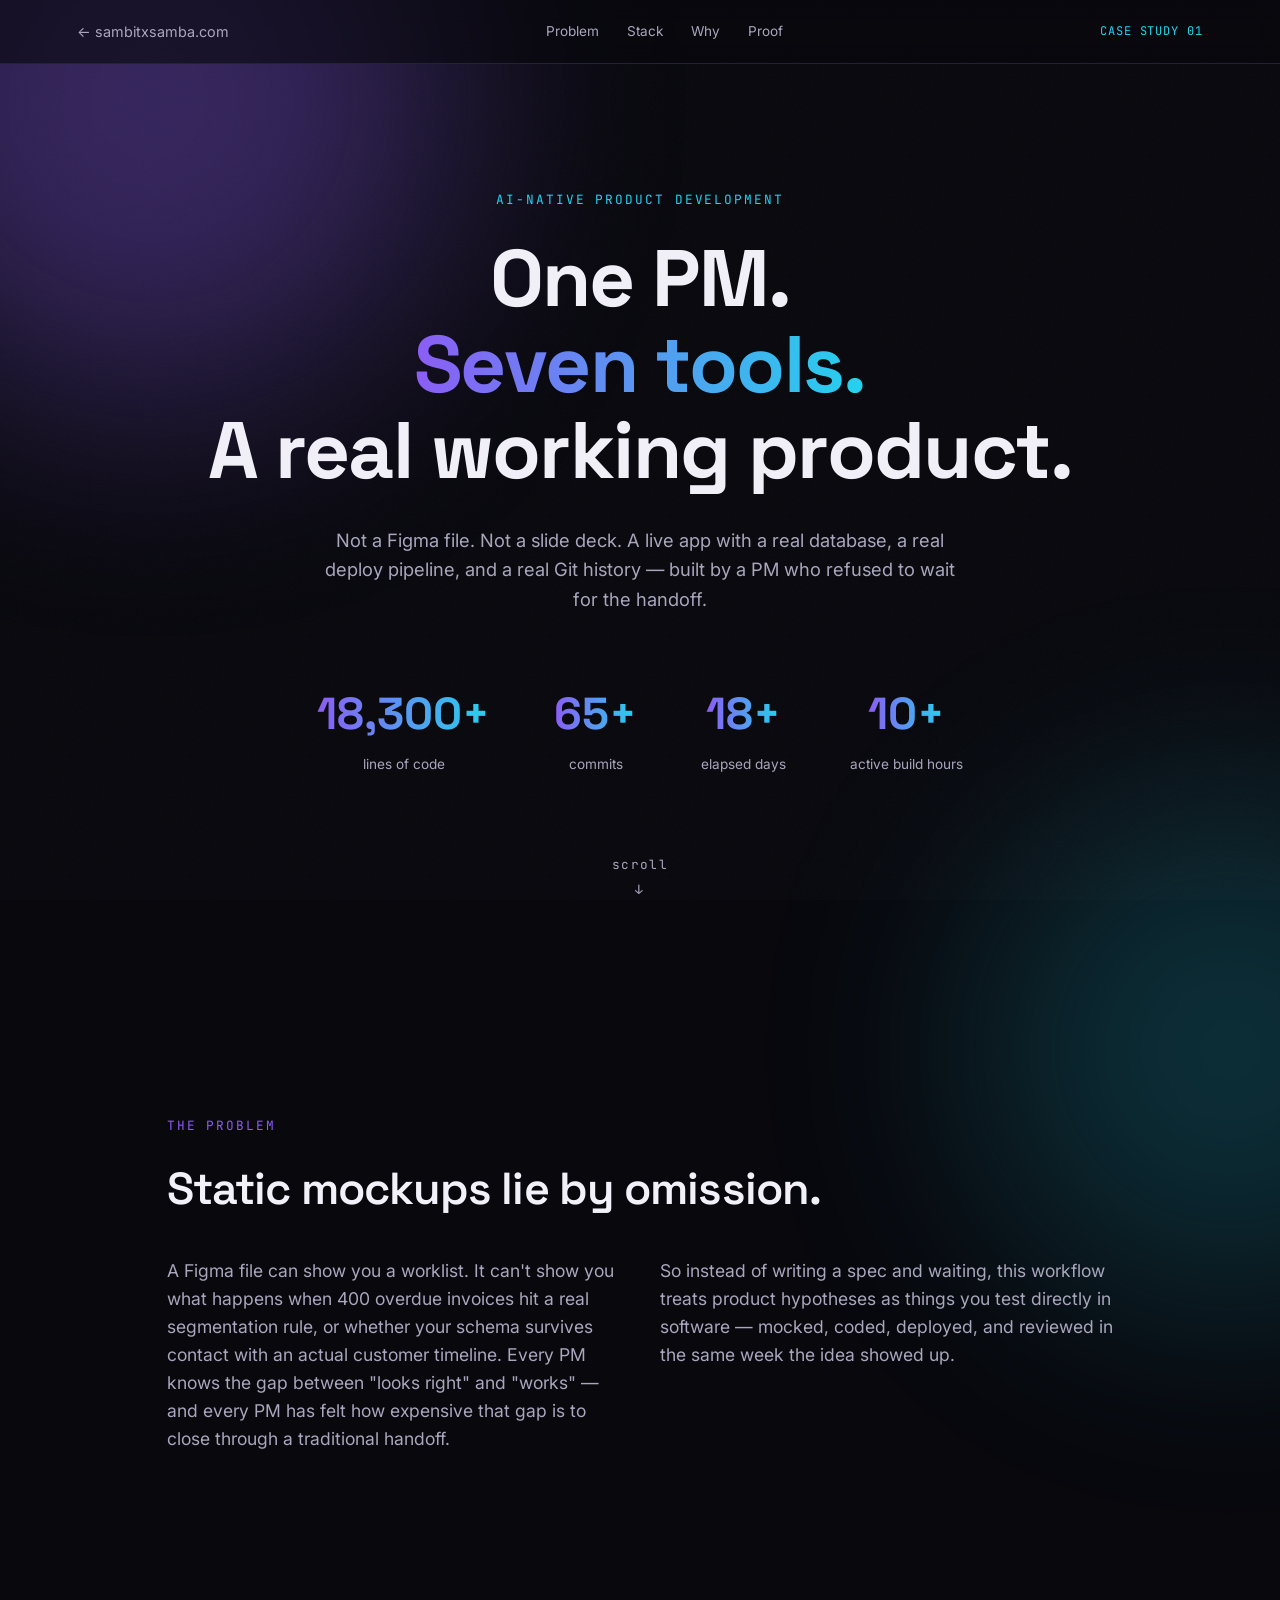
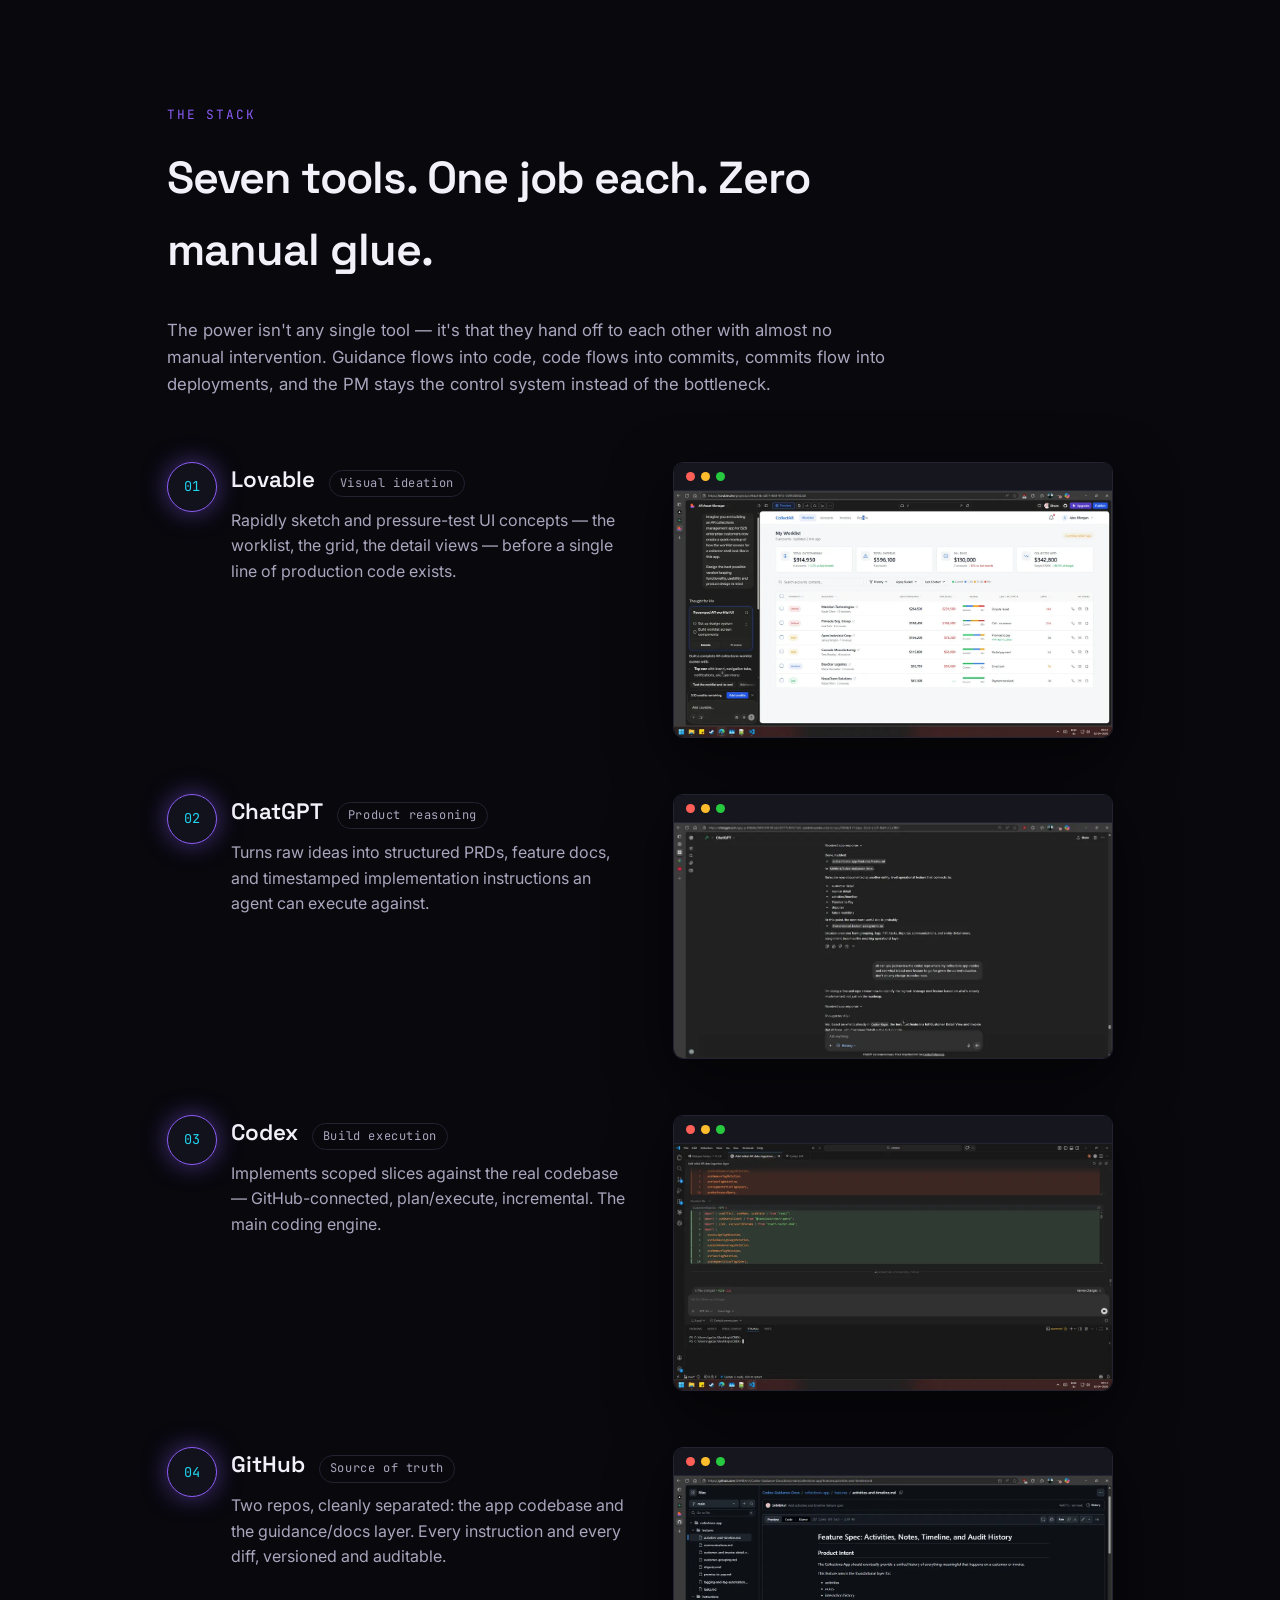
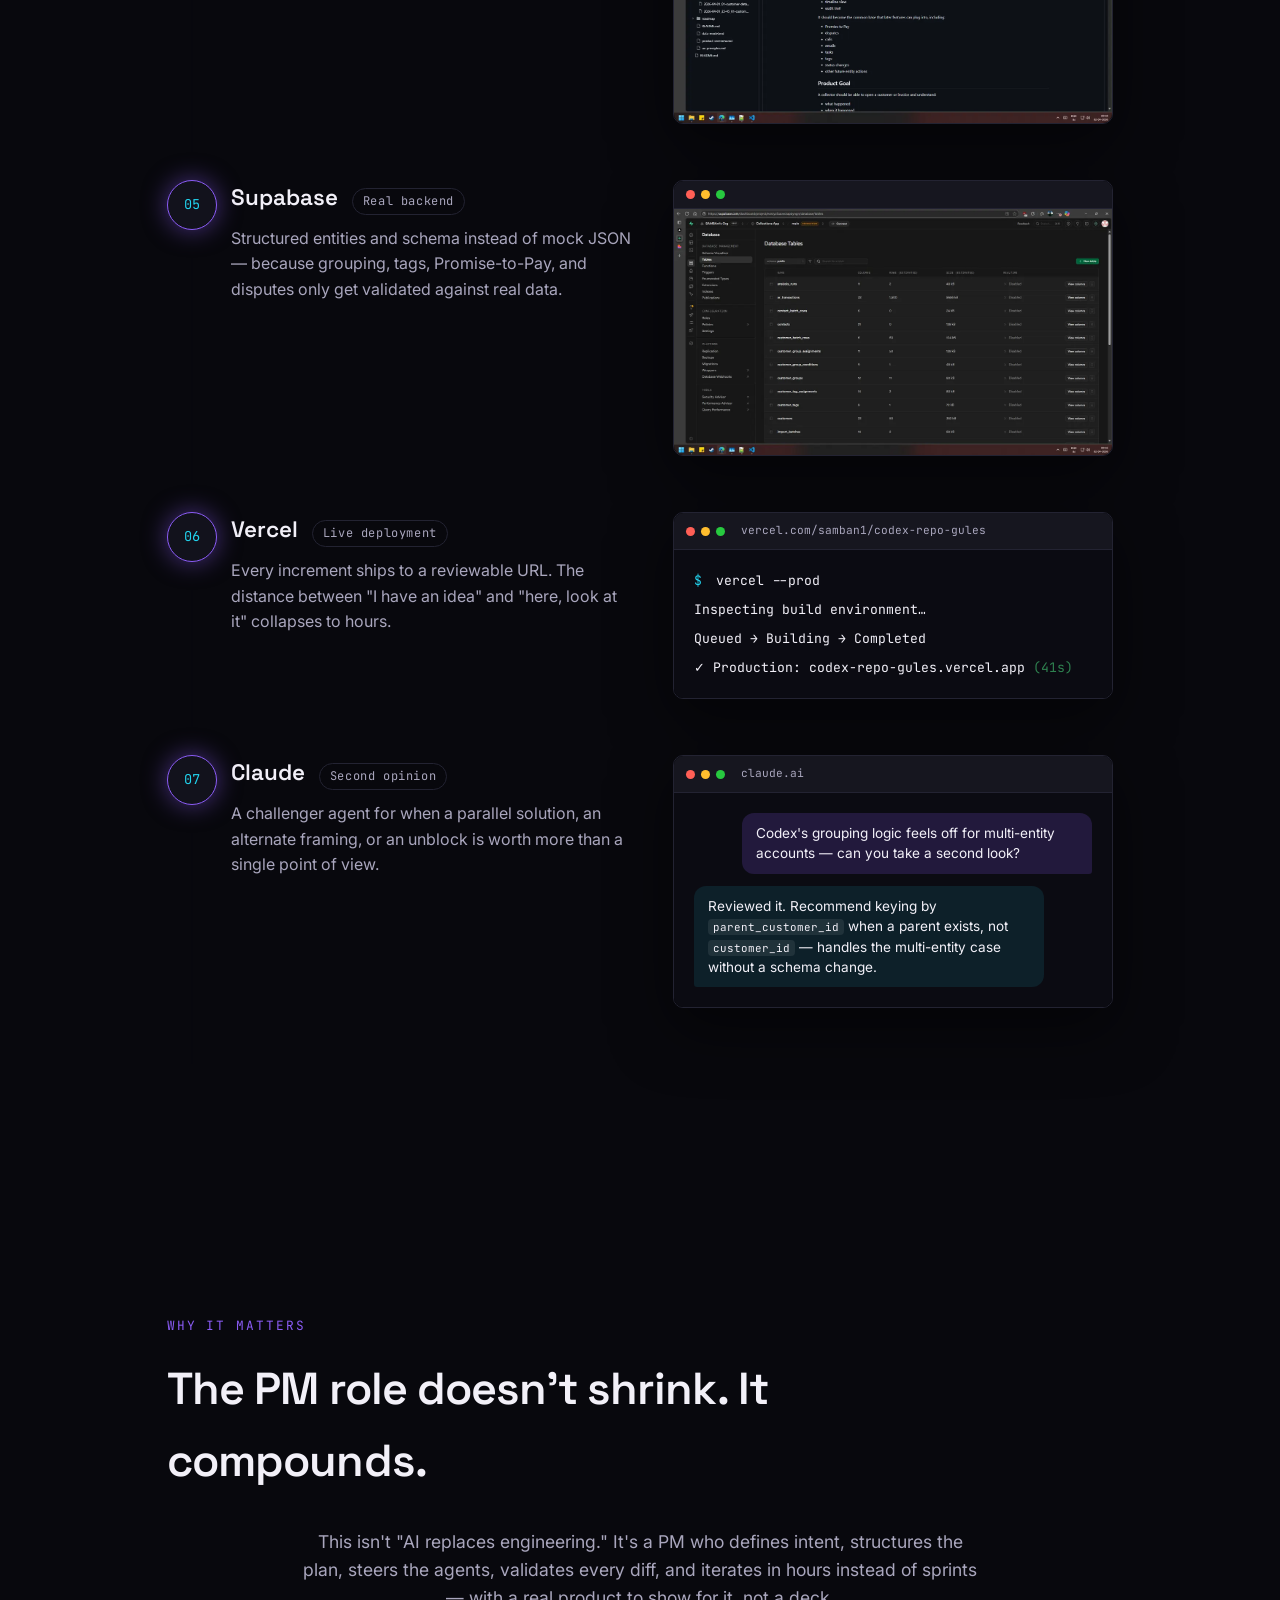
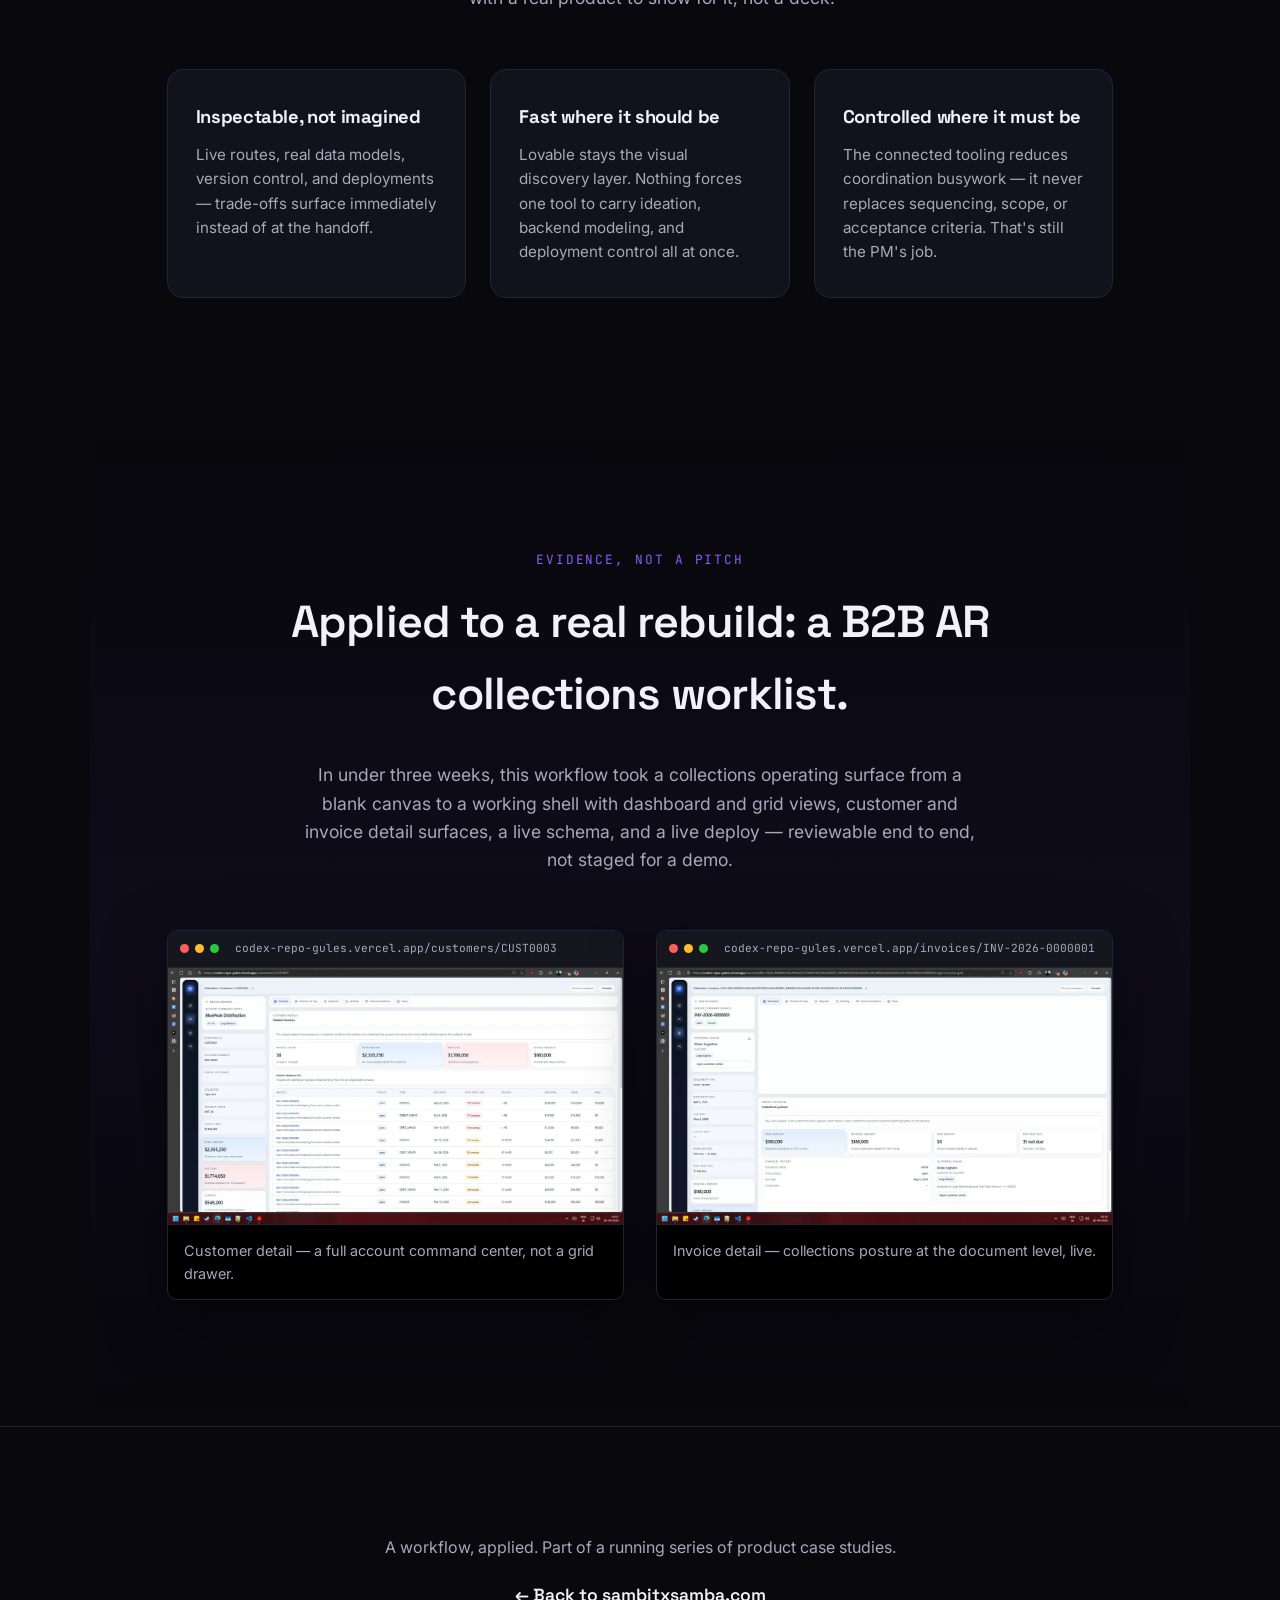
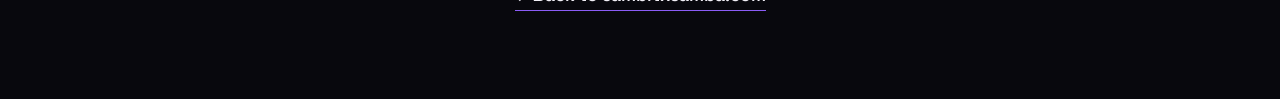
==== commit 676f02b4: "Fix chrome-bar title bug, widen section layout, single-line steps, migration alignment, demo CTA wor" ====
--- a/docs/ai-native-pm-workflow/index.html
+++ b/docs/ai-native-pm-workflow/index.html
@@ -81,35 +81,35 @@
         <div class="node-head"><span class="node-tool">Lovable</span><span class="node-role">Visual ideation</span></div>
         <p>Rapidly sketch and pressure-test UI concepts — the worklist, the grid, the detail views — before a single line of production code exists.</p>
       </div>
-      <div class="node-shot"><div class="shot-chrome"><span></span><span></span><span></span></div><img src="img/lovable.webp" alt="Worklist UI mockup being pressure-tested inside Lovable" loading="lazy"></div>
+      <div class="node-shot"><div class="shot-chrome"><span class="dot"></span><span class="dot"></span><span class="dot"></span></div><img src="img/lovable.webp" alt="Worklist UI mockup being pressure-tested inside Lovable" loading="lazy"></div>
     </div>
     <div class="node has-img" data-n="02">
       <div class="node-text">
         <div class="node-head"><span class="node-tool">ChatGPT</span><span class="node-role">Product reasoning</span></div>
         <p>Turns raw ideas into structured PRDs, feature docs, and timestamped implementation instructions an agent can execute against.</p>
       </div>
-      <div class="node-shot"><div class="shot-chrome"><span></span><span></span><span></span></div><img src="img/chatgpt.webp" alt="ChatGPT reviewing the repo and sequencing the next feature" loading="lazy"></div>
+      <div class="node-shot"><div class="shot-chrome"><span class="dot"></span><span class="dot"></span><span class="dot"></span></div><img src="img/chatgpt.webp" alt="ChatGPT reviewing the repo and sequencing the next feature" loading="lazy"></div>
     </div>
     <div class="node has-img" data-n="03">
       <div class="node-text">
         <div class="node-head"><span class="node-tool">Codex</span><span class="node-role">Build execution</span></div>
         <p>Implements scoped slices against the real codebase — GitHub-connected, plan/execute, incremental. The main coding engine.</p>
       </div>
-      <div class="node-shot"><div class="shot-chrome"><span></span><span></span><span></span></div><img src="img/codex.webp" alt="Codex implementing a feature slice inside the IDE" loading="lazy"></div>
+      <div class="node-shot"><div class="shot-chrome"><span class="dot"></span><span class="dot"></span><span class="dot"></span></div><img src="img/codex.webp" alt="Codex implementing a feature slice inside the IDE" loading="lazy"></div>
     </div>
     <div class="node has-img" data-n="04">
       <div class="node-text">
         <div class="node-head"><span class="node-tool">GitHub</span><span class="node-role">Source of truth</span></div>
         <p>Two repos, cleanly separated: the app codebase and the guidance/docs layer. Every instruction and every diff, versioned and auditable.</p>
       </div>
-      <div class="node-shot"><div class="shot-chrome"><span></span><span></span><span></span></div><img src="img/github.webp" alt="The application code repository, separate from the guidance docs" loading="lazy"></div>
+      <div class="node-shot"><div class="shot-chrome"><span class="dot"></span><span class="dot"></span><span class="dot"></span></div><img src="img/github.webp" alt="The application code repository, separate from the guidance docs" loading="lazy"></div>
     </div>
     <div class="node has-img" data-n="05">
       <div class="node-text">
         <div class="node-head"><span class="node-tool">Supabase</span><span class="node-role">Real backend</span></div>
         <p>Structured entities and schema instead of mock JSON — because grouping, tags, Promise-to-Pay, and disputes only get validated against real data.</p>
       </div>
-      <div class="node-shot"><div class="shot-chrome"><span></span><span></span><span></span></div><img src="img/supabase.webp" alt="Live Supabase tables backing the prototype" loading="lazy"></div>
+      <div class="node-shot"><div class="shot-chrome"><span class="dot"></span><span class="dot"></span><span class="dot"></span></div><img src="img/supabase.webp" alt="Live Supabase tables backing the prototype" loading="lazy"></div>
     </div>
     <div class="node has-img" data-n="06">
       <div class="node-text">
@@ -117,7 +117,7 @@
         <p>Every increment ships to a reviewable URL. The distance between "I have an idea" and "here, look at it" collapses to hours.</p>
       </div>
       <div class="node-shot">
-        <div class="shot-chrome"><span></span><span></span><span></span><span class="shot-url">vercel.com/samban1/codex-repo-gules</span></div>
+        <div class="shot-chrome"><span class="dot"></span><span class="dot"></span><span class="dot"></span><span class="shot-url">vercel.com/samban1/codex-repo-gules</span></div>
         <div class="mock mock-terminal">
           <p><span class="mock-prompt">$</span> vercel --prod</p>
           <p class="mock-dim">Inspecting build environment…</p>
@@ -132,7 +132,7 @@
         <p>A challenger agent for when a parallel solution, an alternate framing, or an unblock is worth more than a single point of view.</p>
       </div>
       <div class="node-shot">
-        <div class="shot-chrome"><span></span><span></span><span></span><span class="shot-url">claude.ai</span></div>
+        <div class="shot-chrome"><span class="dot"></span><span class="dot"></span><span class="dot"></span><span class="shot-url">claude.ai</span></div>
         <div class="mock mock-chat">
           <div class="bubble bubble-user">Codex's grouping logic feels off for multi-entity accounts — can you take a second look?</div>
           <div class="bubble bubble-claude">Reviewed it. Recommend keying by <code>parent_customer_id</code> when a parent exists, not <code>customer_id</code> — handles the multi-entity case without a schema change.</div>
@@ -177,12 +177,12 @@
 
   <div class="tour">
     <figure class="tour-shot">
-      <div class="shot-chrome"><span></span><span></span><span></span><span class="shot-url">codex-repo-gules.vercel.app/customers/CUST0003</span></div>
+      <div class="shot-chrome"><span class="dot"></span><span class="dot"></span><span class="dot"></span><span class="shot-url">codex-repo-gules.vercel.app/customers/CUST0003</span></div>
       <img src="img/customer-detail.webp" alt="Live Customer Detail view: account command center with invoice exposure" loading="lazy">
       <figcaption>Customer detail — a full account command center, not a grid drawer.</figcaption>
     </figure>
     <figure class="tour-shot">
-      <div class="shot-chrome"><span></span><span></span><span></span><span class="shot-url">codex-repo-gules.vercel.app/invoices/INV-2026-0000001</span></div>
+      <div class="shot-chrome"><span class="dot"></span><span class="dot"></span><span class="dot"></span><span class="shot-url">codex-repo-gules.vercel.app/invoices/INV-2026-0000001</span></div>
       <img src="img/invoice-detail.webp" alt="Live Invoice Detail view: invoice-level collections posture" loading="lazy">
       <figcaption>Invoice detail — collections posture at the document level, live.</figcaption>
     </figure>
--- a/docs/ai-native-pm-workflow/style.css
+++ b/docs/ai-native-pm-workflow/style.css
@@ -189,10 +189,10 @@
   display:flex;align-items:center;gap:6px;
   padding:9px 12px;background:#16161f;border-bottom:1px solid var(--border);min-width:0;
 }
-.shot-chrome span{width:9px;height:9px;border-radius:50%;background:#3a3a48;flex-shrink:0;}
-.shot-chrome span:nth-child(1){background:#ff5f56;}
-.shot-chrome span:nth-child(2){background:#ffbd2e;}
-.shot-chrome span:nth-child(3){background:#27c93f;}
+.shot-chrome .dot{width:9px;height:9px;border-radius:50%;background:#3a3a48;flex-shrink:0;}
+.shot-chrome .dot:nth-child(1){background:#ff5f56;}
+.shot-chrome .dot:nth-child(2){background:#ffbd2e;}
+.shot-chrome .dot:nth-child(3){background:#27c93f;}
 .shot-url{
   margin-left:10px;font-family:'JetBrains Mono',monospace;font-size:0.7rem;color:var(--ink-dim);
   overflow:hidden;text-overflow:ellipsis;white-space:nowrap;background:none;height:auto;border-radius:0;
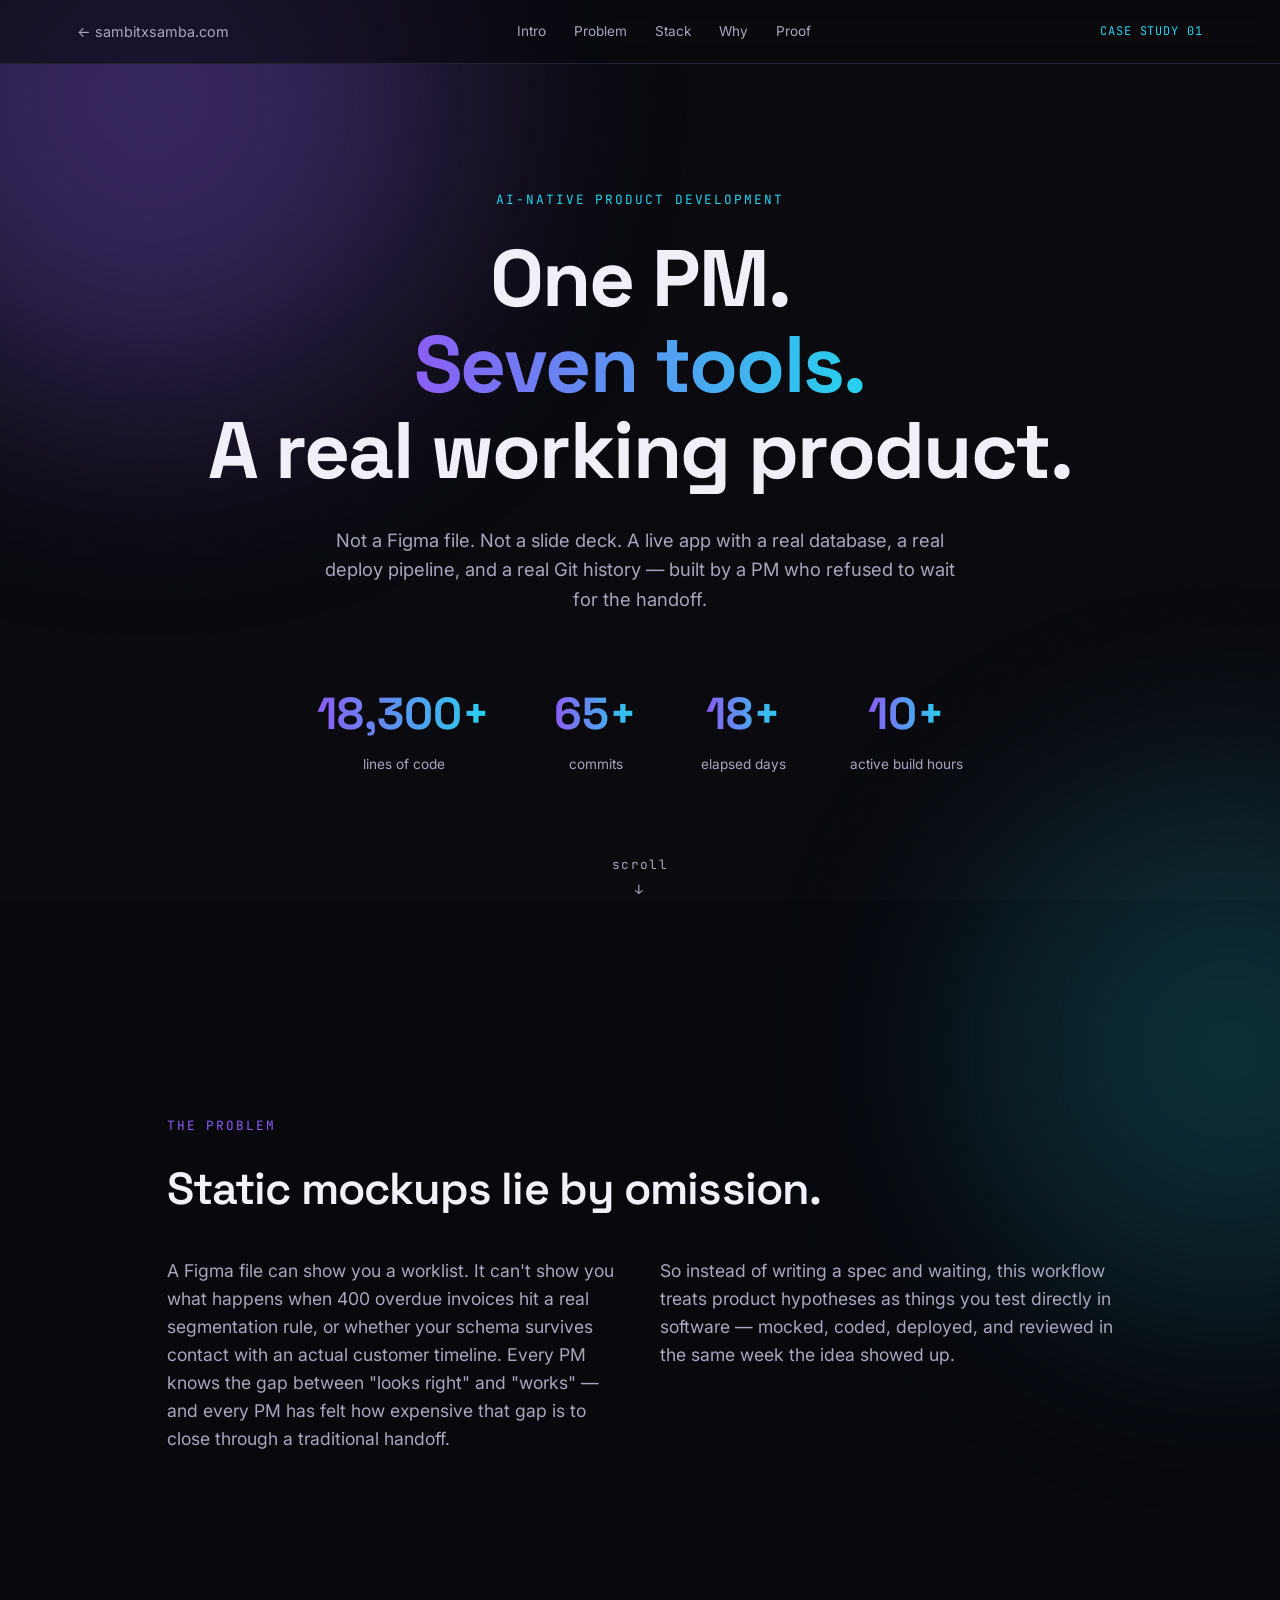
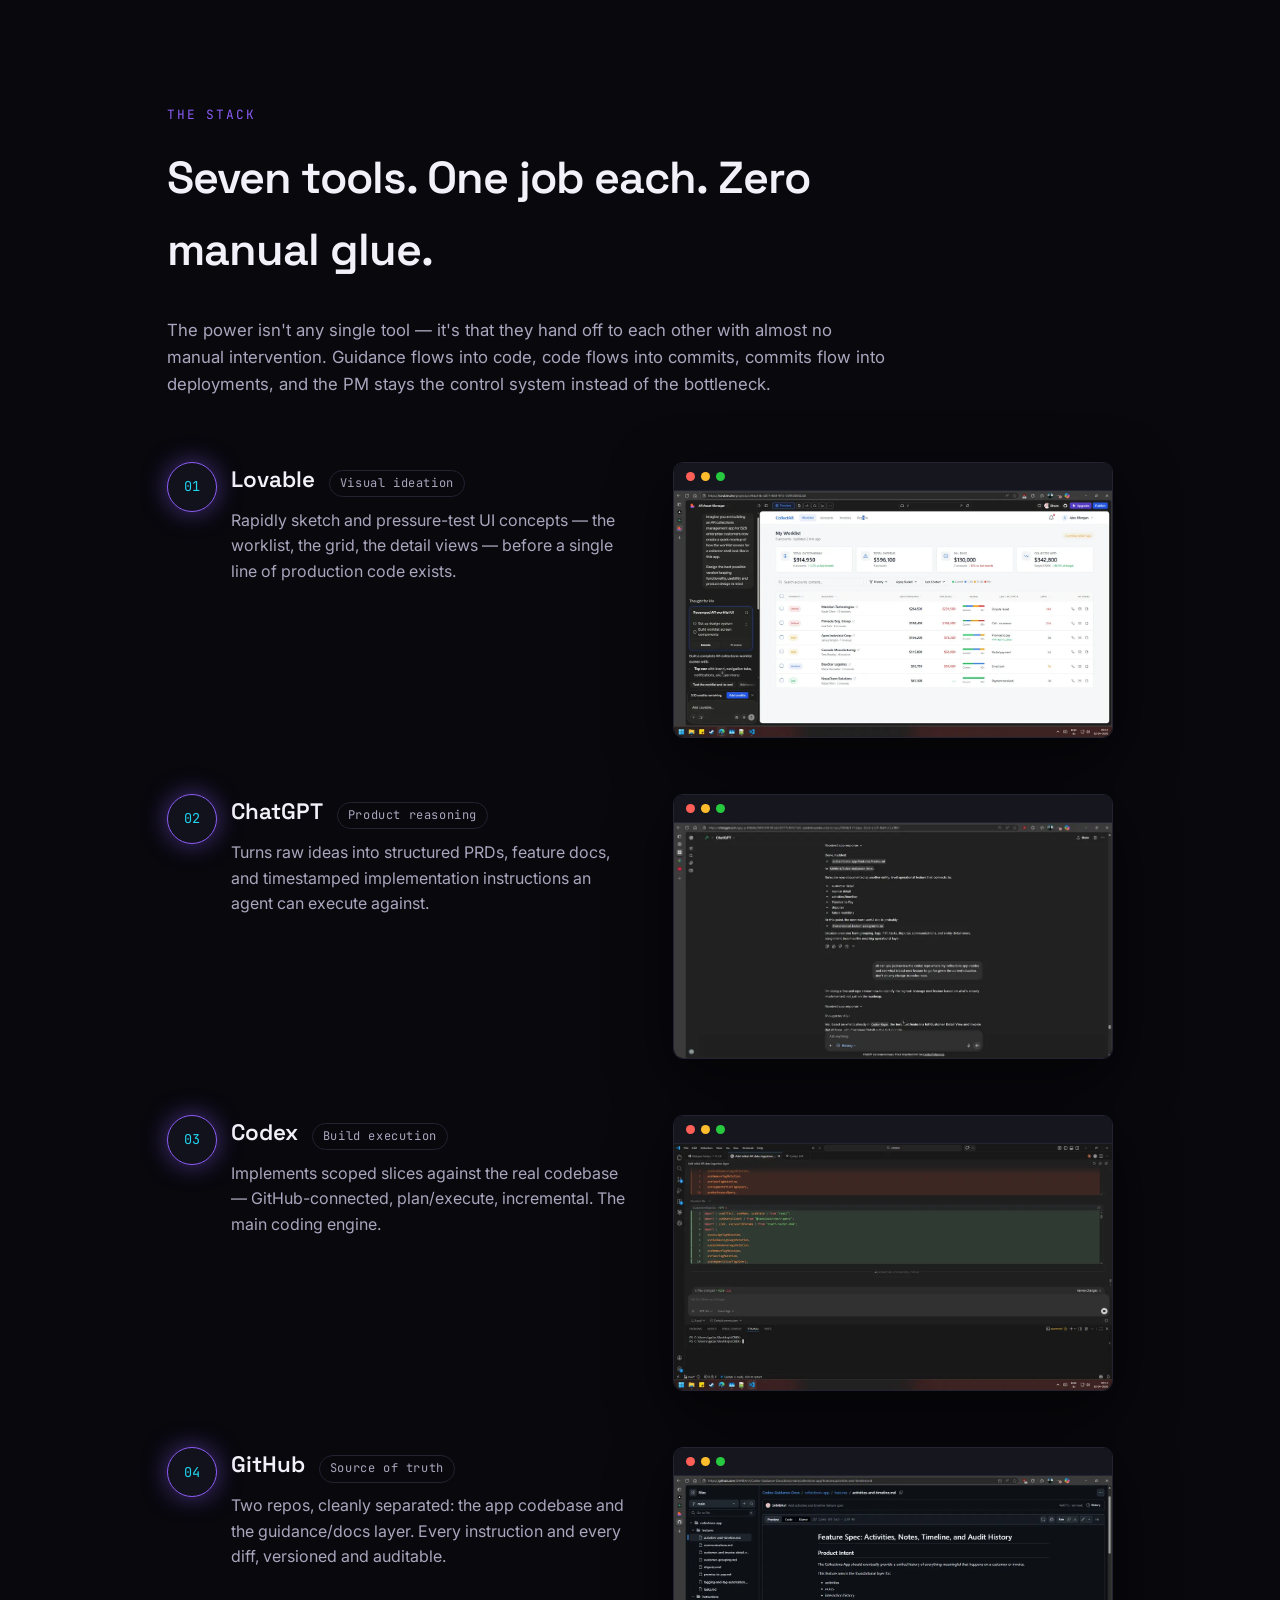
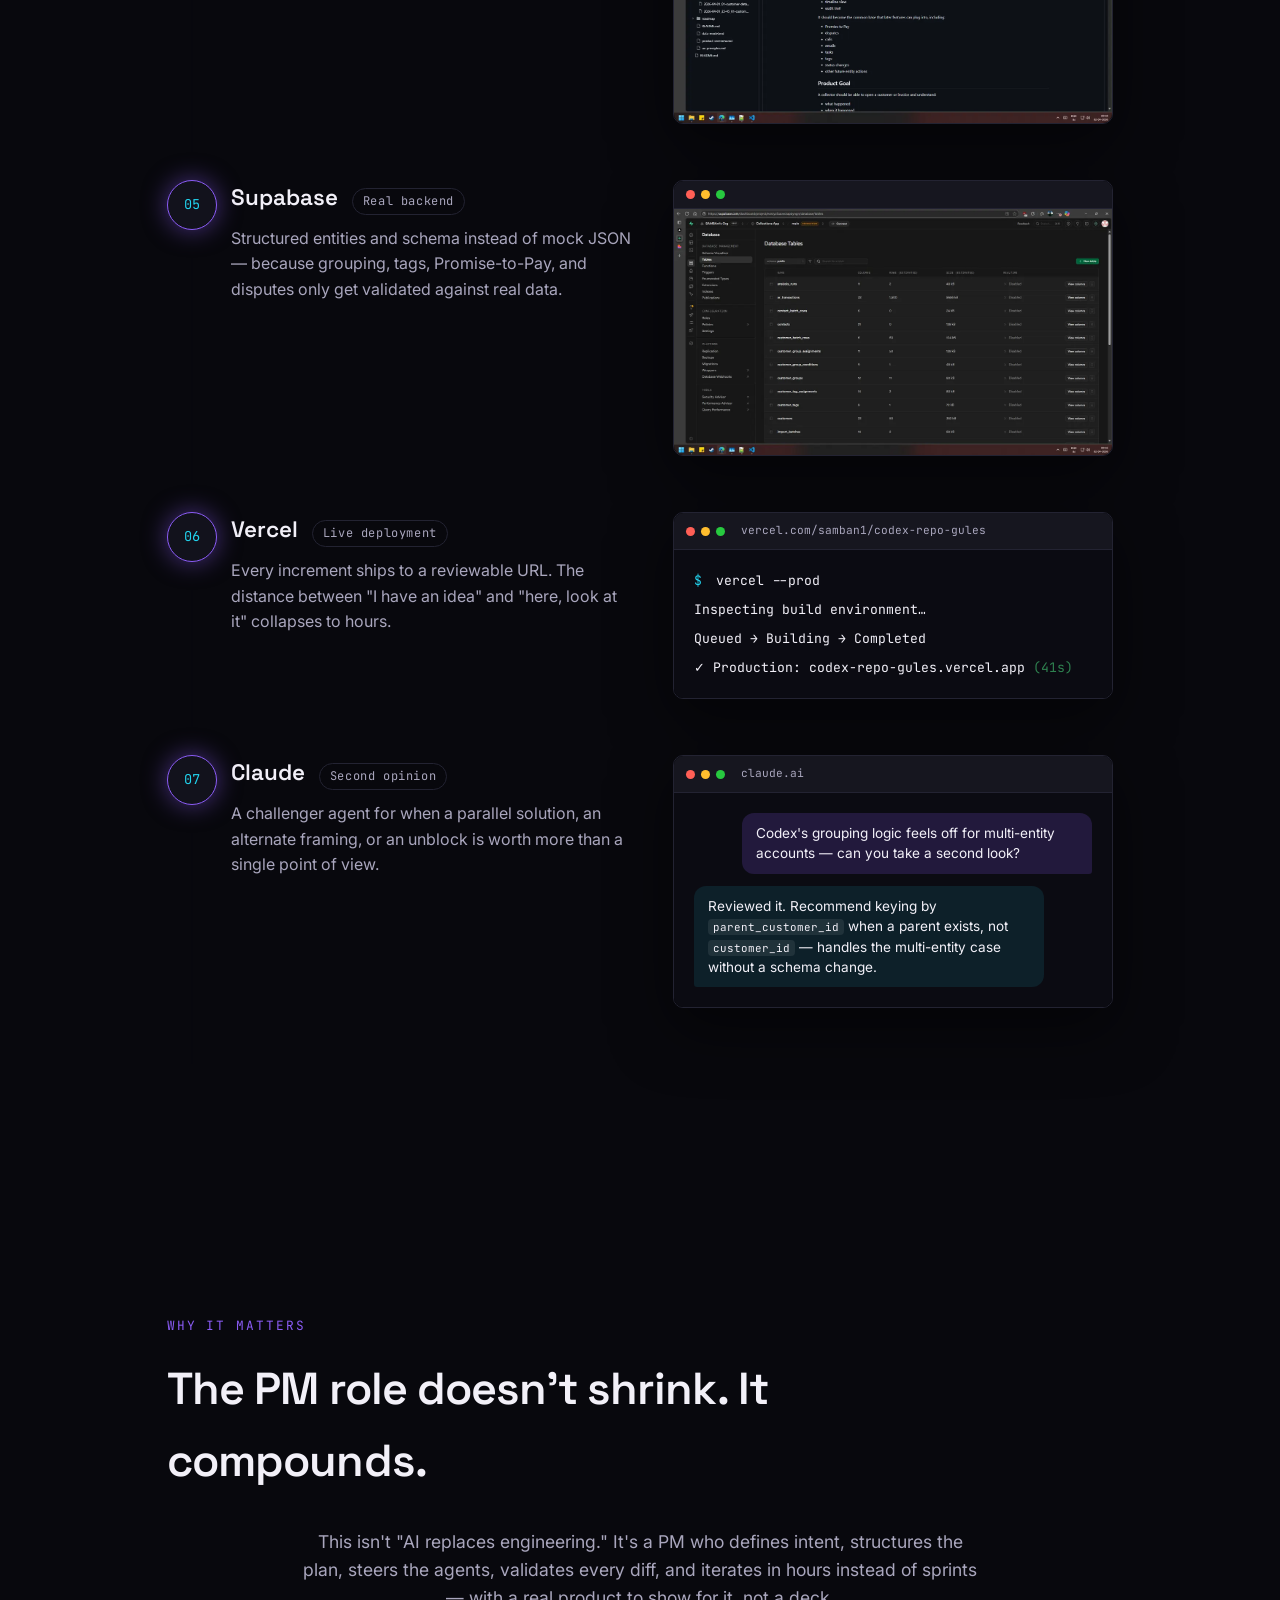
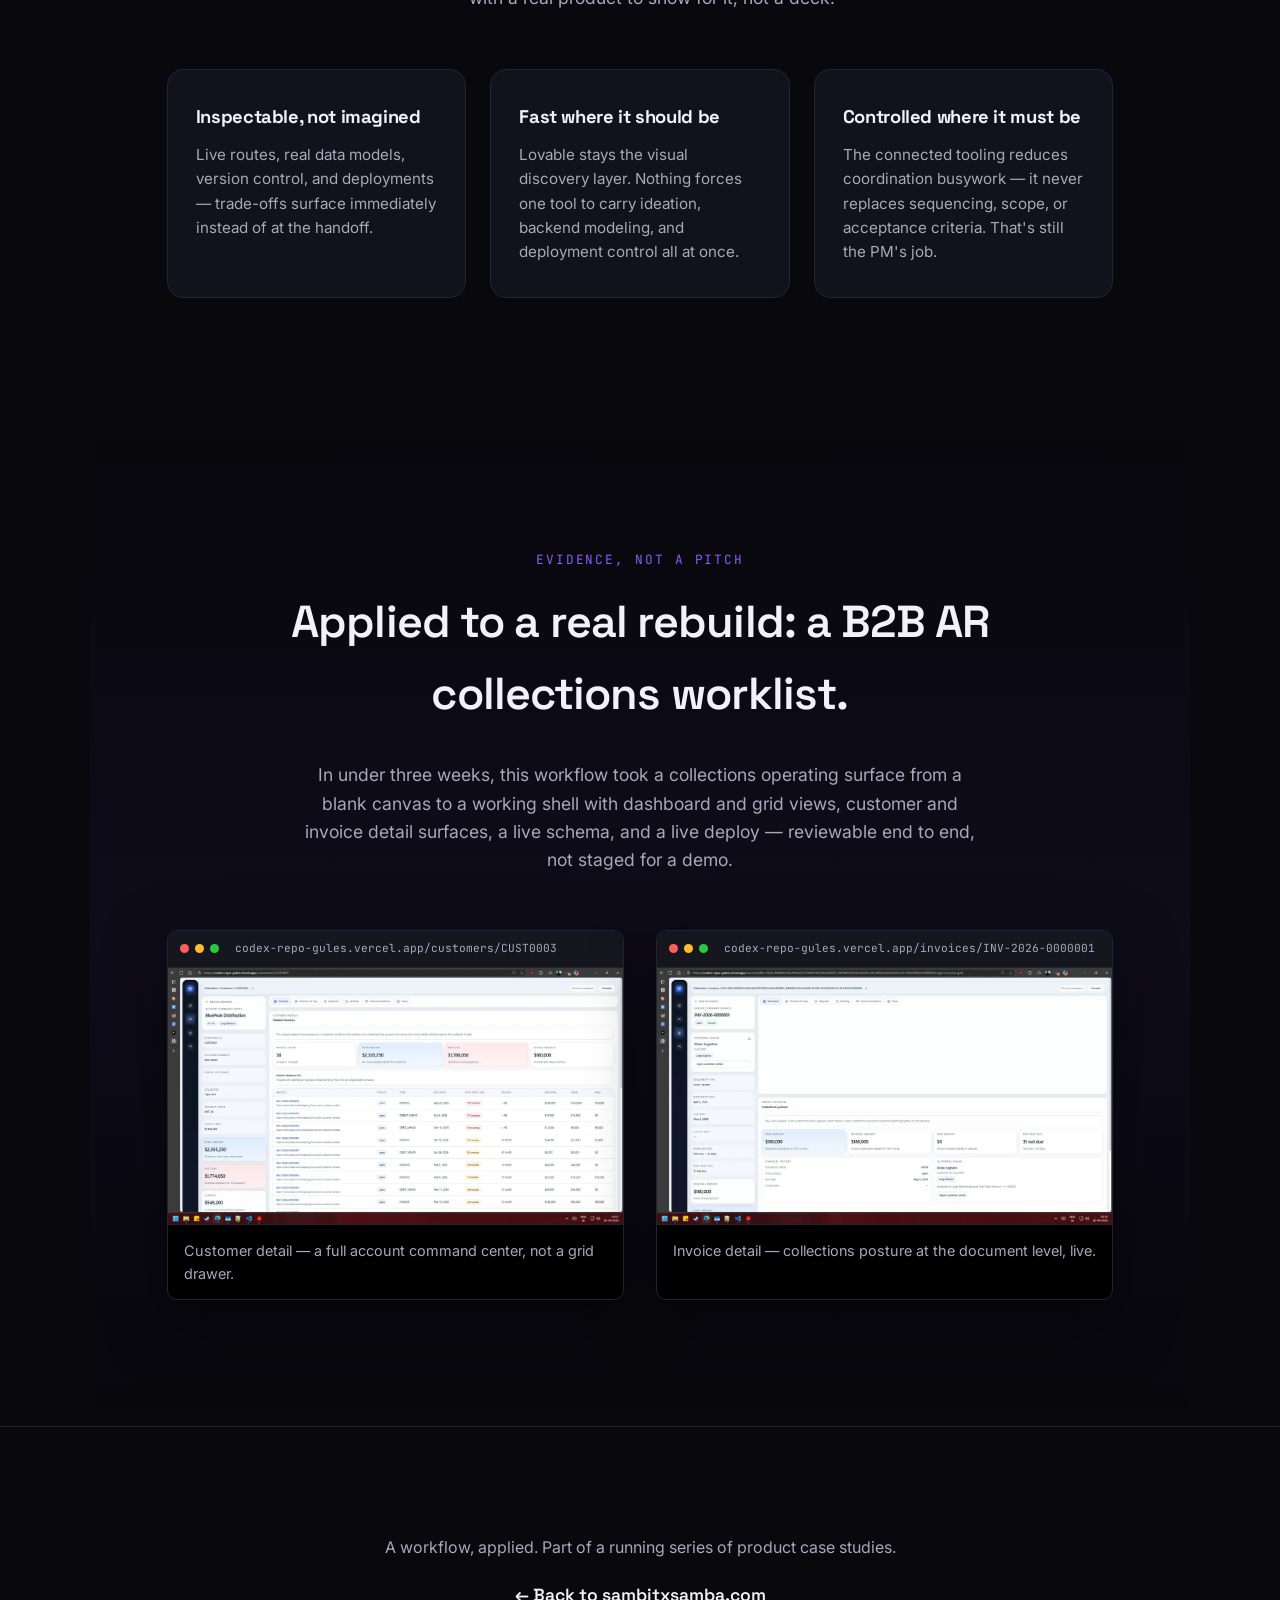
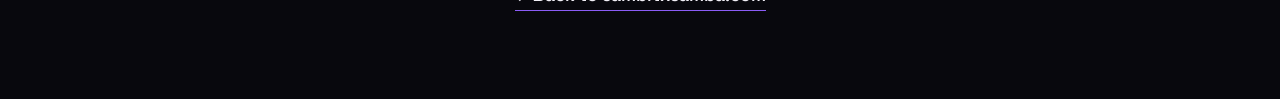
==== commit b0f4a970: "Add Intro nav link back to hero on both sites" ====
--- a/docs/ai-native-pm-workflow/index.html
+++ b/docs/ai-native-pm-workflow/index.html
@@ -20,6 +20,7 @@
 <nav class="nav">
   <a href="https://www.sambitxsamba.com" class="nav-back">← sambitxsamba.com</a>
   <div class="nav-links">
+    <a href="#hero">Intro</a>
     <a href="#problem">Problem</a>
     <a href="#stack">Stack</a>
     <a href="#why">Why</a>
@@ -28,7 +29,7 @@
   <span class="nav-tag">CASE STUDY 01</span>
 </nav>
 
-<header class="hero">
+<header class="hero" id="hero">
   <p class="eyebrow">AI-NATIVE PRODUCT DEVELOPMENT</p>
   <h1>One PM.<br><span class="grad">Seven tools.</span><br>A real working product.</h1>
   <p class="hero-sub">
